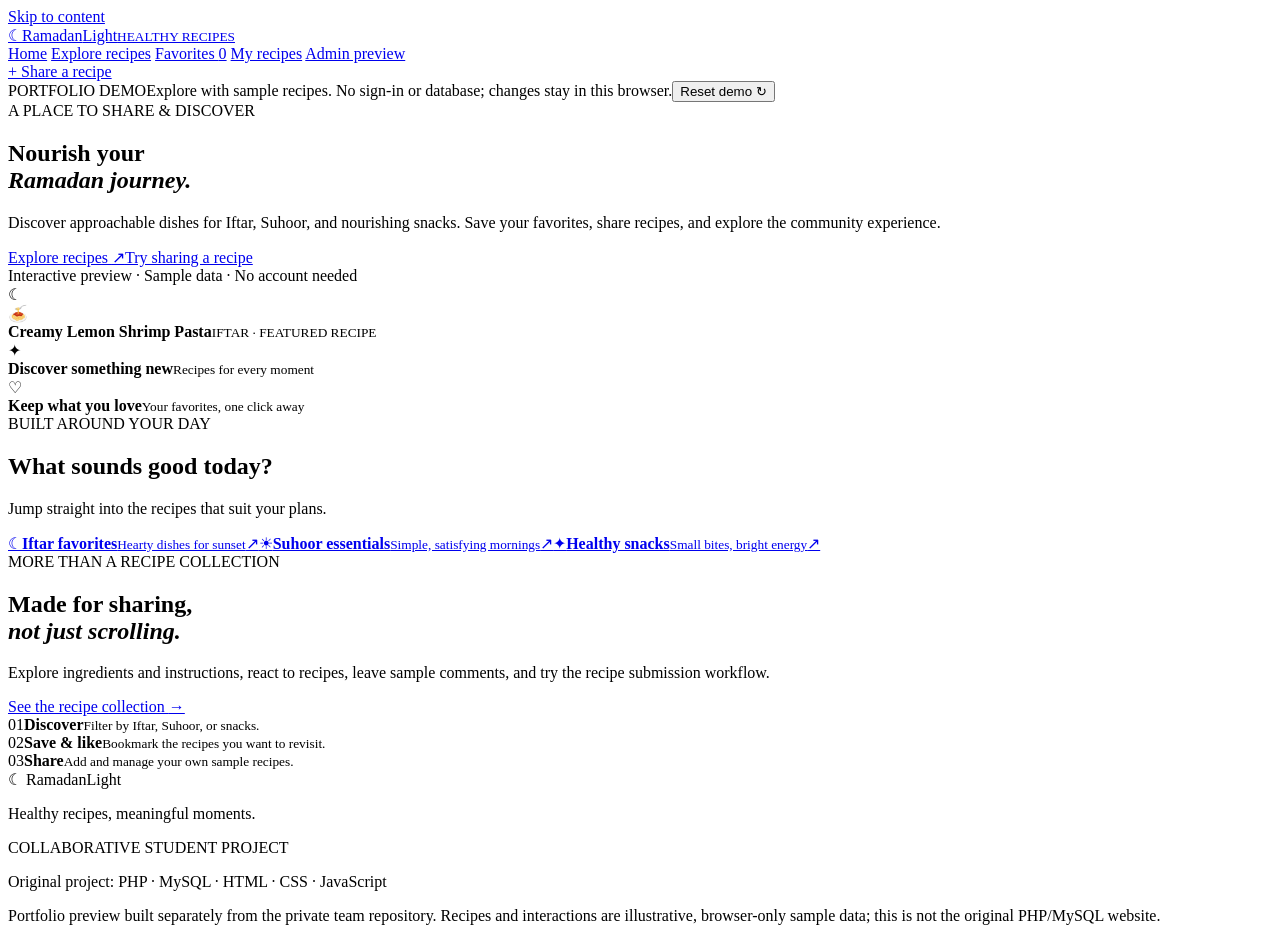
==== index.html @ 17ff3a64 "feat: add Ramadan Light interactive demo page" ====
<!doctype html>
<html lang="en">
<head>
  <meta charset="utf-8">
  <meta name="viewport" content="width=device-width, initial-scale=1">
  <meta name="theme-color" content="#193b32">
  <meta name="description" content="Explore Ramadan Light, a student-built recipe-sharing concept. Interactive, browser-only portfolio demo.">
  <title>Ramadan Light | Interactive Recipe Demo</title>
  <link rel="stylesheet" href="styles.css">
  <script defer src="app.js"></script>
</head>
<body>
  <a class="skip-link" href="#content">Skip to content</a>
  <header class="site-header">
    <div class="shell nav-content">
      <a class="brand" href="#home" aria-label="Ramadan Light home"><span class="brand-icon" aria-hidden="true">☾</span><span>Ramadan<span class="brand-light">Light</span><small>HEALTHY RECIPES</small></span></a>
      <nav class="main-nav" aria-label="Site sections">
        <a href="#home" data-nav="home">Home</a>
        <a href="#recipes" data-nav="recipes">Explore recipes</a>
        <a href="#favorites" data-nav="favorites">Favorites <span class="count" id="fav-counter">0</span></a>
        <a href="#mine" data-nav="mine">My recipes</a>
        <a href="#moderation" data-nav="moderation">Admin preview</a>
      </nav>
      <a class="btn btn-forest nav-action" href="#create">+ Share a recipe</a>
    </div>
  </header>
  <main id="content">
    <div class="shell"><aside class="demo-notice" role="note"><span class="demo-chip">PORTFOLIO DEMO</span><span>Explore with sample recipes. No sign-in or database; changes stay in this browser.</span><button id="reset-demo" type="button">Reset demo ↻</button></aside></div>
    <section class="screen" id="home" aria-labelledby="hero-heading">
      <div class="shell"><div class="hero">
        <div class="hero-copy"><span class="eyebrow">A PLACE TO SHARE & DISCOVER</span><h1 id="hero-heading">Nourish your<br><em>Ramadan journey.</em></h1><p>Discover approachable dishes for Iftar, Suhoor, and nourishing snacks. Save your favorites, share recipes, and explore the community experience.</p><div class="hero-buttons"><a href="#recipes" class="btn btn-forest">Explore recipes <span aria-hidden="true">↗</span></a><a href="#create" class="btn btn-outline">Try sharing a recipe</a></div><div class="hero-trust"><span class="trust-dot"></span> Interactive preview · Sample data · No account needed</div></div>
        <div class="hero-stage" aria-label="Preview of featured Ramadan recipes"><div class="orb orb-one"></div><div class="orb orb-two"></div><div class="floating-crescent" aria-hidden="true">☾</div><div class="hero-plate"><span aria-hidden="true">🍝</span><div><b>Creamy Lemon Shrimp Pasta</b><small>IFTAR · FEATURED RECIPE</small></div></div><div class="floating-card upper"><span>✦</span><div><b>Discover something new</b><small>Recipes for every moment</small></div></div><div class="floating-card lower"><span>♡</span><div><b>Keep what you love</b><small>Your favorites, one click away</small></div></div></div>
      </div>
      <div class="intro-section"><div class="section-heading"><span class="eyebrow">BUILT AROUND YOUR DAY</span><h2>What sounds good today?</h2><p>Jump straight into the recipes that suit your plans.</p></div><div class="category-tiles"><a href="#recipes" data-category-link="Iftar" class="category-tile tile-iftar"><span class="category-symbol">☾</span><span><strong>Iftar favorites</strong><small>Hearty dishes for sunset</small></span><span class="tile-arrow">↗</span></a><a href="#recipes" data-category-link="Suhoor" class="category-tile tile-suhoor"><span class="category-symbol">☀</span><span><strong>Suhoor essentials</strong><small>Simple, satisfying mornings</small></span><span class="tile-arrow">↗</span></a><a href="#recipes" data-category-link="Snacks" class="category-tile tile-snacks"><span class="category-symbol">✦</span><span><strong>Healthy snacks</strong><small>Small bites, bright energy</small></span><span class="tile-arrow">↗</span></a></div></div>
      <div class="home-feature"><div><span class="eyebrow">MORE THAN A RECIPE COLLECTION</span><h2>Made for sharing,<br><em>not just scrolling.</em></h2><p>Explore ingredients and instructions, react to recipes, leave sample comments, and try the recipe submission workflow.</p><a href="#recipes" class="text-link">See the recipe collection <span aria-hidden="true">→</span></a></div><div class="feature-points"><div><span>01</span><strong>Discover</strong><small>Filter by Iftar, Suhoor, or snacks.</small></div><div><span>02</span><strong>Save & like</strong><small>Bookmark the recipes you want to revisit.</small></div><div><span>03</span><strong>Share</strong><small>Add and manage your own sample recipes.</small></div></div></div>
      </div>
    </section>
    <section class="screen" id="recipes" hidden aria-labelledby="recipes-heading"><div class="shell content-section"><div class="page-heading"><span class="eyebrow">EXPLORE THE COLLECTION</span><h1 id="recipes-heading">Find your next favorite.</h1><p>Browse recipe ideas, search by name or ingredient, and filter to suit your plans.</p></div><form class="filters" id="filter-form" role="search"><label>Search recipes<input id="search" type="search" placeholder="Recipe name or ingredient" autocomplete="off"></label><label>Meal category<select id="category"><option value="all">All categories</option><option>Iftar</option><option>Suhoor</option><option>Snacks</option></select></label><label>Sort by<select id="sort"><option value="popular">Most liked</option><option value="az">Name A–Z</option><option value="new">Newest added</option></select></label></form><div class="count-heading"><strong id="results-count">0 recipes</strong><span>Tap a card to see ingredients and instructions</span></div><div class="recipe-grid" id="recipe-results"></div></div></section>
    <section class="screen" id="favorites" hidden aria-labelledby="favorites-heading"><div class="shell content-section"><div class="page-heading"><span class="eyebrow">YOUR SAVED RECIPES</span><h1 id="favorites-heading">Keep the good ones close.</h1><p>Your favorites are private to this browser and can be removed anytime.</p></div><div class="recipe-grid" id="favorites-results"></div></div></section>
    <section class="screen" id="mine" hidden aria-labelledby="mine-heading"><div class="shell content-section"><div class="page-heading"><span class="eyebrow">A LITTLE SOMETHING FROM YOU</span><h1 id="mine-heading">My recipes.</h1><p>View, edit, or delete the sample recipes you've added in this demo.</p></div><div class="recipe-grid" id="my-results"></div><div class="page-action"><a class="btn btn-forest" href="#create">+ Add a recipe</a></div></div></section>
    <section class="screen" id="create" hidden aria-labelledby="create-heading"><div class="shell content-section"><div class="page-heading"><span class="eyebrow">SHARE A LITTLE INSPIRATION</span><h1 id="create-heading">Add a recipe.</h1><p>Try the recipe submission flow. Nothing is uploaded or shared with other visitors.</p></div><form class="recipe-form" id="recipe-form"><div class="form-grid"><label>Recipe name<input name="name" maxlength="75" required placeholder="e.g., Date & yogurt bowl"></label><label>Meal category<select name="category" required><option value="">Select category</option><option>Iftar</option><option>Suhoor</option><option>Snacks</option></select></label><label>Time to prepare (minutes)<input name="minutes" type="number" min="1" max="360" required placeholder="25"></label><label>Visual style<select name="symbol"><option value="🥗">Fresh bowl 🥗</option><option value="🍲">Warm soup 🍲</option><option value="🥙">Sandwich 🥙</option><option value="🍝">Pasta 🍝</option><option value="🍓">Snack 🍓</option></select></label><label class="wide">Short description<textarea name="description" rows="2" maxlength="250" required placeholder="What makes this dish special?"></textarea></label><label class="wide">Ingredients <small>(one per line)</small><textarea name="ingredients" rows="4" maxlength="900" required placeholder="1 cup oats&#10;2 dates&#10;1 cup milk"></textarea></label><label class="wide">Instructions <small>(one step per line)</small><textarea name="steps" rows="4" maxlength="1200" required placeholder="Combine the ingredients&#10;Mix and serve"></textarea></label></div><p class="form-notice">This demonstration does not collect email addresses, passwords, photos, or personal information. Everything remains on this device.</p><div class="form-actions"><button type="submit" class="btn btn-forest" id="submit-recipe">Publish sample recipe</button><a href="#mine" class="btn btn-outline" id="cancel-edit">Cancel</a></div></form></div></section>
    <section class="screen" id="moderation" hidden aria-labelledby="mod-heading"><div class="shell content-section"><div class="page-heading"><span class="eyebrow">ADMIN WORKFLOW PREVIEW</span><h1 id="mod-heading">Community moderation.</h1><p>A simplified, non-authenticated preview of reviewing recipe reports. This is <strong>not</strong> the protected PHP admin dashboard.</p></div><div class="moderation-note">⚑ &nbsp; Report a sample recipe from its details page, then review it here. All flags are local to your browser.</div><div id="moderation-results" class="moderation-list"></div></div></section>
  </main>
  <dialog id="recipe-dialog" aria-label="Recipe details"><button type="button" class="dialog-close" id="dialog-close" aria-label="Close recipe details">×</button><div id="dialog-content"></div></dialog>
  <div class="toast" id="toast" role="status" aria-live="polite"></div>
  <footer><div class="shell footer-layout"><div><div class="footer-logo">☾ Ramadan<span>Light</span></div><p>Healthy recipes, meaningful moments.</p></div><div class="footer-right"><span>COLLABORATIVE STUDENT PROJECT</span><p>Original project: PHP · MySQL · HTML · CSS · JavaScript</p></div></div><div class="shell footer-small">Portfolio preview built separately from the private team repository. Recipes and interactions are illustrative, browser-only sample data; this is not the original PHP/MySQL website.</div></footer>
</body>
</html>
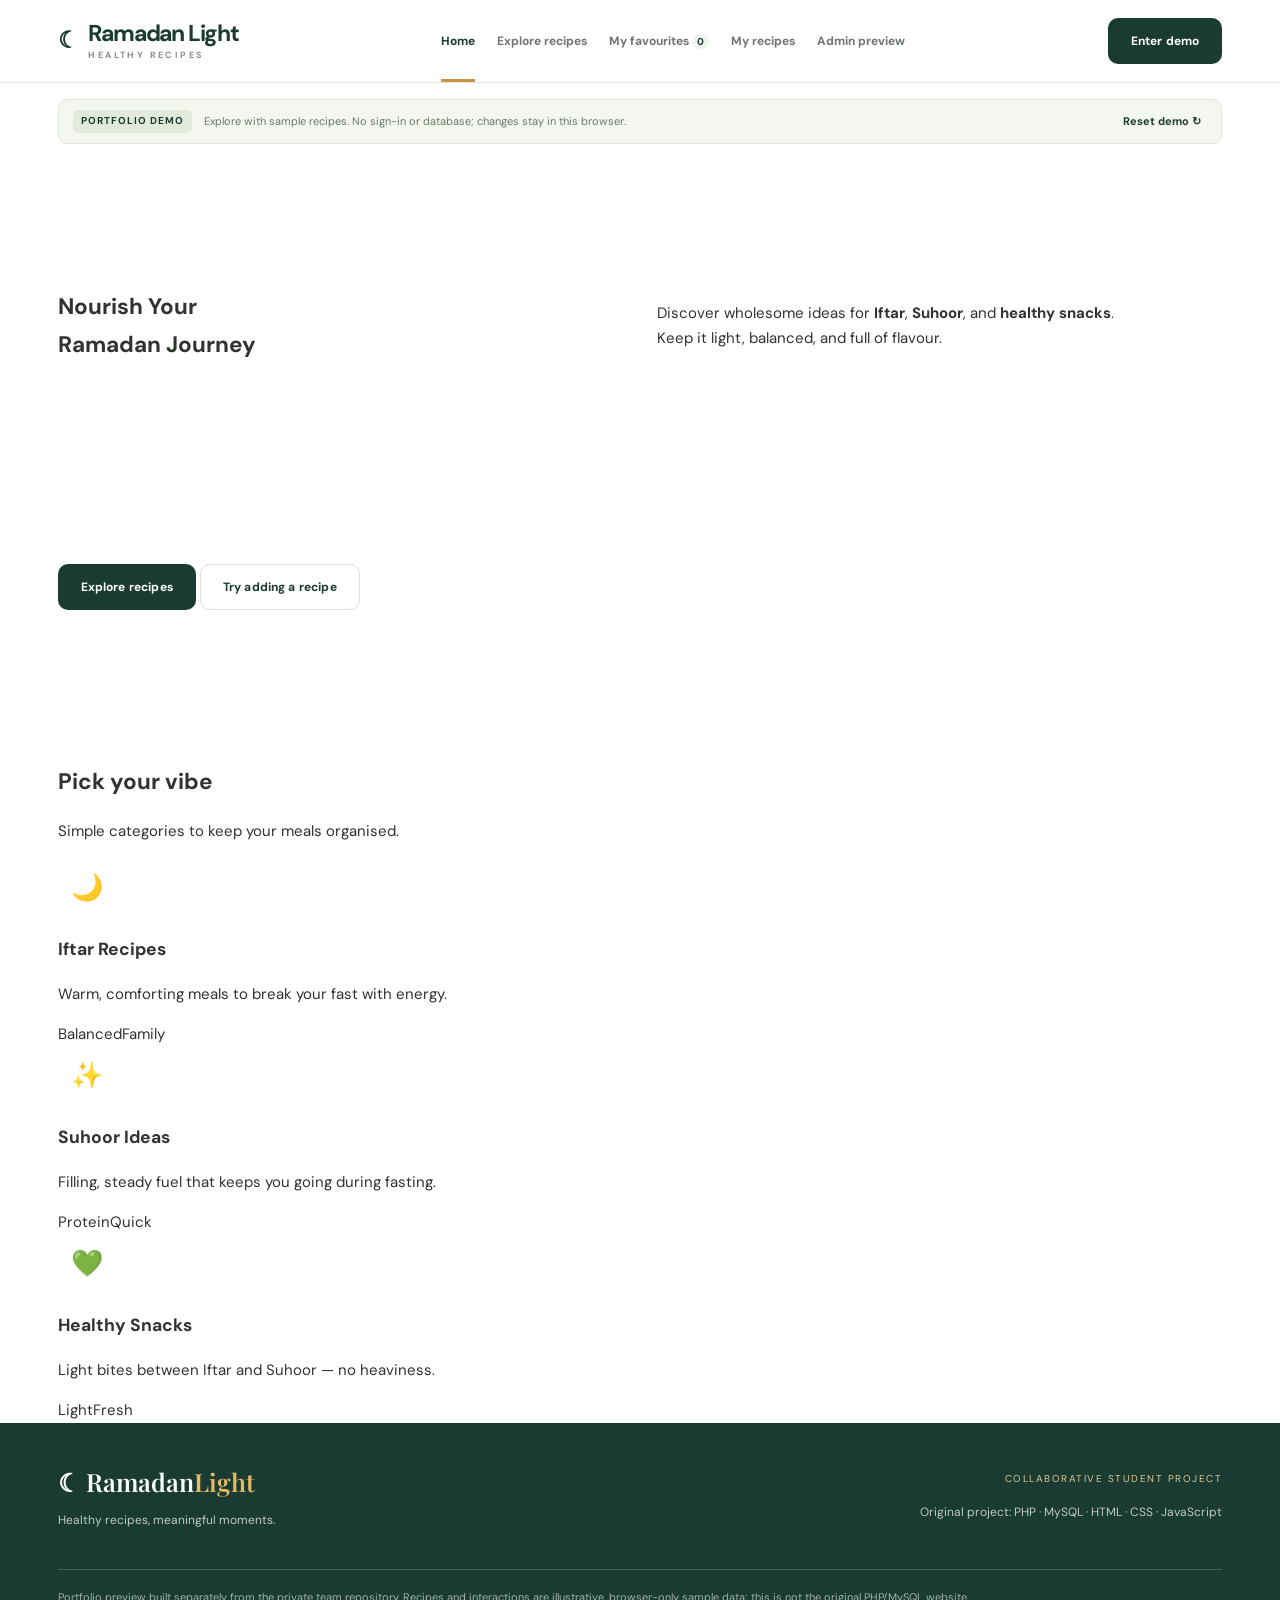
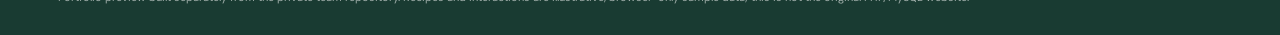
==== commit da5fb008: "style(demo): restore original Ramadan Light landing layout and dashboard structure" ====
--- a/index.html
+++ b/index.html
@@ -3,7 +3,7 @@
 <head>
   <meta charset="utf-8">
   <meta name="viewport" content="width=device-width, initial-scale=1">
-  <meta name="theme-color" content="#193b32">
+  <meta name="theme-color" content="#d9a441">
   <meta name="description" content="Explore Ramadan Light, a student-built recipe-sharing concept. Interactive, browser-only portfolio demo.">
   <title>Ramadan Light | Interactive Recipe Demo</title>
   <link rel="stylesheet" href="styles.css">
@@ -13,29 +13,93 @@
   <a class="skip-link" href="#content">Skip to content</a>
   <header class="site-header">
     <div class="shell nav-content">
-      <a class="brand" href="#home" aria-label="Ramadan Light home"><span class="brand-icon" aria-hidden="true">☾</span><span>Ramadan<span class="brand-light">Light</span><small>HEALTHY RECIPES</small></span></a>
-      <nav class="main-nav" aria-label="Site sections">
+      <a class="brand" href="#home" aria-label="Ramadan Light homepage">
+        <span class="demo-logo-icon" aria-hidden="true">☾</span>
+        <span class="brand-text"><span class="brand-name">Ramadan Light</span><small class="brand-sub">HEALTHY RECIPES</small></span>
+      </a>
+      <nav class="main-nav" aria-label="Demo sections">
         <a href="#home" data-nav="home">Home</a>
         <a href="#recipes" data-nav="recipes">Explore recipes</a>
-        <a href="#favorites" data-nav="favorites">Favorites <span class="count" id="fav-counter">0</span></a>
+        <a href="#favorites" data-nav="favorites">My favourites <span class="count" id="fav-counter">0</span></a>
         <a href="#mine" data-nav="mine">My recipes</a>
         <a href="#moderation" data-nav="moderation">Admin preview</a>
       </nav>
-      <a class="btn btn-forest nav-action" href="#create">+ Share a recipe</a>
+      <a class="btn btn-forest nav-action" href="#recipes">Enter demo</a>
     </div>
   </header>
   <main id="content">
     <div class="shell"><aside class="demo-notice" role="note"><span class="demo-chip">PORTFOLIO DEMO</span><span>Explore with sample recipes. No sign-in or database; changes stay in this browser.</span><button id="reset-demo" type="button">Reset demo ↻</button></aside></div>
-    <section class="screen" id="home" aria-labelledby="hero-heading">
-      <div class="shell"><div class="hero">
-        <div class="hero-copy"><span class="eyebrow">A PLACE TO SHARE & DISCOVER</span><h1 id="hero-heading">Nourish your<br><em>Ramadan journey.</em></h1><p>Discover approachable dishes for Iftar, Suhoor, and nourishing snacks. Save your favorites, share recipes, and explore the community experience.</p><div class="hero-buttons"><a href="#recipes" class="btn btn-forest">Explore recipes <span aria-hidden="true">↗</span></a><a href="#create" class="btn btn-outline">Try sharing a recipe</a></div><div class="hero-trust"><span class="trust-dot"></span> Interactive preview · Sample data · No account needed</div></div>
-        <div class="hero-stage" aria-label="Preview of featured Ramadan recipes"><div class="orb orb-one"></div><div class="orb orb-two"></div><div class="floating-crescent" aria-hidden="true">☾</div><div class="hero-plate"><span aria-hidden="true">🍝</span><div><b>Creamy Lemon Shrimp Pasta</b><small>IFTAR · FEATURED RECIPE</small></div></div><div class="floating-card upper"><span>✦</span><div><b>Discover something new</b><small>Recipes for every moment</small></div></div><div class="floating-card lower"><span>♡</span><div><b>Keep what you love</b><small>Your favorites, one click away</small></div></div></div>
+    <section class="screen original-home" id="home" aria-labelledby="hero-heading">
+      <div class="hero-bg">
+        <div class="shell hero">
+          <h1 class="hero-title" id="hero-heading">Nourish Your<br>Ramadan Journey</h1>
+          <p class="hero-text">Discover wholesome ideas for <b>Iftar</b>, <b>Suhoor</b>, and <b>healthy snacks</b>.<br>Keep it light, balanced, and full of flavour.</p>
+          <div class="hero-actions">
+            <a href="#recipes" class="btn btn-forest">Explore recipes</a>
+            <a href="#create" class="btn btn-outline">Try adding a recipe</a>
+          </div>
+        </div>
       </div>
-      <div class="intro-section"><div class="section-heading"><span class="eyebrow">BUILT AROUND YOUR DAY</span><h2>What sounds good today?</h2><p>Jump straight into the recipes that suit your plans.</p></div><div class="category-tiles"><a href="#recipes" data-category-link="Iftar" class="category-tile tile-iftar"><span class="category-symbol">☾</span><span><strong>Iftar favorites</strong><small>Hearty dishes for sunset</small></span><span class="tile-arrow">↗</span></a><a href="#recipes" data-category-link="Suhoor" class="category-tile tile-suhoor"><span class="category-symbol">☀</span><span><strong>Suhoor essentials</strong><small>Simple, satisfying mornings</small></span><span class="tile-arrow">↗</span></a><a href="#recipes" data-category-link="Snacks" class="category-tile tile-snacks"><span class="category-symbol">✦</span><span><strong>Healthy snacks</strong><small>Small bites, bright energy</small></span><span class="tile-arrow">↗</span></a></div></div>
-      <div class="home-feature"><div><span class="eyebrow">MORE THAN A RECIPE COLLECTION</span><h2>Made for sharing,<br><em>not just scrolling.</em></h2><p>Explore ingredients and instructions, react to recipes, leave sample comments, and try the recipe submission workflow.</p><a href="#recipes" class="text-link">See the recipe collection <span aria-hidden="true">→</span></a></div><div class="feature-points"><div><span>01</span><strong>Discover</strong><small>Filter by Iftar, Suhoor, or snacks.</small></div><div><span>02</span><strong>Save & like</strong><small>Bookmark the recipes you want to revisit.</small></div><div><span>03</span><strong>Share</strong><small>Add and manage your own sample recipes.</small></div></div></div>
+      <div class="shell original-section">
+        <h2 class="section-title">Pick your vibe</h2>
+        <p class="section-sub">Simple categories to keep your meals organised.</p>
+        <div class="original-categories">
+          <a href="#recipes" class="original-category card-iftar" data-category-link="Iftar">
+            <div class="category-symbol">🌙</div><div class="card-body">
+              <h3>Iftar Recipes</h3>
+              <p>Warm, comforting meals to break your fast with energy.</p>
+              <div class="category-tags"><span>Balanced</span><span>Family</span></div>
+            </div>
+          </a>
+          <a href="#recipes" class="original-category card-suhoor" data-category-link="Suhoor">
+            <div class="category-symbol">✨</div><div class="card-body">
+              <h3>Suhoor Ideas</h3>
+              <p>Filling, steady fuel that keeps you going during fasting.</p>
+              <div class="category-tags"><span>Protein</span><span>Quick</span></div>
+            </div>
+          </a>
+          <a href="#recipes" class="original-category card-snacks" data-category-link="Snacks">
+            <div class="category-symbol">💚</div><div class="card-body">
+              <h3>Healthy Snacks</h3>
+              <p>Light bites between Iftar and Suhoor — no heaviness.</p>
+              <div class="category-tags"><span>Light</span><span>Fresh</span></div>
+            </div>
+          </a>
+        </div>
       </div>
     </section>
-    <section class="screen" id="recipes" hidden aria-labelledby="recipes-heading"><div class="shell content-section"><div class="page-heading"><span class="eyebrow">EXPLORE THE COLLECTION</span><h1 id="recipes-heading">Find your next favorite.</h1><p>Browse recipe ideas, search by name or ingredient, and filter to suit your plans.</p></div><form class="filters" id="filter-form" role="search"><label>Search recipes<input id="search" type="search" placeholder="Recipe name or ingredient" autocomplete="off"></label><label>Meal category<select id="category"><option value="all">All categories</option><option>Iftar</option><option>Suhoor</option><option>Snacks</option></select></label><label>Sort by<select id="sort"><option value="popular">Most liked</option><option value="az">Name A–Z</option><option value="new">Newest added</option></select></label></form><div class="count-heading"><strong id="results-count">0 recipes</strong><span>Tap a card to see ingredients and instructions</span></div><div class="recipe-grid" id="recipe-results"></div></div></section>
+    <section class="screen dashboard-page" id="recipes" hidden aria-labelledby="recipes-heading">
+      <div class="shell userContainer">
+        <div class="userTopBar">
+          <div class="userTopLeft"><div class="demo-avatar" aria-hidden="true">☾</div>
+            <div><p class="userSecondary">Welcome back 👋</p><h1 class="userTitleMain">Demo Visitor</h1></div>
+          </div>
+          <div class="userTopRight">
+            <div class="userStatsBox"><span>Recipes</span><strong id="demo-recipes-count">5</strong></div>
+            <div class="userStatsBox"><span>Likes</span><strong id="demo-likes-count">164</strong></div>
+            <a href="#mine" class="btn btn-forest">My recipes</a>
+          </div>
+        </div>
+        <div class="userCard">
+          <h2>Profile</h2>
+          <div class="userInfoPills"><span><small>First name</small><strong>Demo</strong></span><span><small>Last name</small><strong>Visitor</strong></span><span><small>Account</small><strong>Browser-only preview</strong></span></div>
+        </div>
+        <div class="userCard">
+          <div class="userSectionHeader"><div><h2 id="recipes-heading">Explore recipes</h2><p>Pick a category to explore tasty options.</p></div></div>
+          <form class="filters" id="filter-form" role="search">
+            <label>Search recipes<input id="search" type="search" placeholder="Recipe name or ingredient" autocomplete="off"></label>
+            <label>Category<select id="category"><option value="all">All Categories</option><option>Iftar</option><option>Suhoor</option><option>Snacks</option></select></label>
+            <label>Sort by<select id="sort"><option value="popular">Most liked</option><option value="az">Name A–Z</option><option value="new">Newest added</option></select></label>
+          </form>
+          <p class="result-heading" id="results-count"></p>
+          <div class="recipe-grid" id="recipe-results"></div>
+        </div>
+        <div class="userCard">
+          <div class="userSectionHeader"><h2>My favourites</h2><a href="#favorites">View all →</a></div>
+          <p class="userSecondary">Your saved recipes, ready whenever you are.</p>
+        </div>
+      </div>
+    </section>
     <section class="screen" id="favorites" hidden aria-labelledby="favorites-heading"><div class="shell content-section"><div class="page-heading"><span class="eyebrow">YOUR SAVED RECIPES</span><h1 id="favorites-heading">Keep the good ones close.</h1><p>Your favorites are private to this browser and can be removed anytime.</p></div><div class="recipe-grid" id="favorites-results"></div></div></section>
     <section class="screen" id="mine" hidden aria-labelledby="mine-heading"><div class="shell content-section"><div class="page-heading"><span class="eyebrow">A LITTLE SOMETHING FROM YOU</span><h1 id="mine-heading">My recipes.</h1><p>View, edit, or delete the sample recipes you've added in this demo.</p></div><div class="recipe-grid" id="my-results"></div><div class="page-action"><a class="btn btn-forest" href="#create">+ Add a recipe</a></div></div></section>
     <section class="screen" id="create" hidden aria-labelledby="create-heading"><div class="shell content-section"><div class="page-heading"><span class="eyebrow">SHARE A LITTLE INSPIRATION</span><h1 id="create-heading">Add a recipe.</h1><p>Try the recipe submission flow. Nothing is uploaded or shared with other visitors.</p></div><form class="recipe-form" id="recipe-form"><div class="form-grid"><label>Recipe name<input name="name" maxlength="75" required placeholder="e.g., Date & yogurt bowl"></label><label>Meal category<select name="category" required><option value="">Select category</option><option>Iftar</option><option>Suhoor</option><option>Snacks</option></select></label><label>Time to prepare (minutes)<input name="minutes" type="number" min="1" max="360" required placeholder="25"></label><label>Visual style<select name="symbol"><option value="🥗">Fresh bowl 🥗</option><option value="🍲">Warm soup 🍲</option><option value="🥙">Sandwich 🥙</option><option value="🍝">Pasta 🍝</option><option value="🍓">Snack 🍓</option></select></label><label class="wide">Short description<textarea name="description" rows="2" maxlength="250" required placeholder="What makes this dish special?"></textarea></label><label class="wide">Ingredients <small>(one per line)</small><textarea name="ingredients" rows="4" maxlength="900" required placeholder="1 cup oats&#10;2 dates&#10;1 cup milk"></textarea></label><label class="wide">Instructions <small>(one step per line)</small><textarea name="steps" rows="4" maxlength="1200" required placeholder="Combine the ingredients&#10;Mix and serve"></textarea></label></div><p class="form-notice">This demonstration does not collect email addresses, passwords, photos, or personal information. Everything remains on this device.</p><div class="form-actions"><button type="submit" class="btn btn-forest" id="submit-recipe">Publish sample recipe</button><a href="#mine" class="btn btn-outline" id="cancel-edit">Cancel</a></div></form></div></section>
--- a/styles.css
+++ b/styles.css
@@ -0,0 +1,4 @@
+@import url('https://fonts.googleapis.com/css2?family=DM+Sans:wght@400;500;600;700&family=Playfair+Display:ital,wght@0,500;0,600;0,700;1,500;1,600&display=swap');
+:root{--forest:#193b32;--forest2:#274d42;--cream:#fbf7f0;--sand:#efe5d5;--gold:#c79245;--gold2:#e8b963;--ink:#2f342f;--muted:#788078;--line:#e7e6dd;--white:#fff;--shadow:0 24px 60px rgba(40,43,32,.085)}
+*{box-sizing:border-box}html{scroll-behavior:smooth}body{margin:0;background:#fff;color:var(--ink);font:15px/1.68 'DM Sans',Arial,sans-serif}button,input,select,textarea{font:inherit}button{cursor:pointer}a{color:inherit;text-decoration:none}img{max-width:100%}[hidden]{display:none!important}a:focus-visible,button:focus-visible,input:focus-visible,select:focus-visible,textarea:focus-visible{outline:3px solid #d7a964;outline-offset:3px}.skip-link{position:absolute;left:-300px;top:0;background:#fff;padding:12px;z-index:100}.skip-link:focus{left:16px}.shell{width:min(1170px,91%);margin:0 auto}.site-header{position:sticky;top:0;z-index:10;background:rgba(255,255,255,.96);border-bottom:1px solid var(--line);backdrop-filter:blur(12px)}.nav-content{min-height:82px;display:flex;align-items:center;gap:23px;justify-content:space-between}.brand{display:flex;align-items:center;gap:11px;color:var(--forest);font-size:23px;font-weight:700;letter-spacing:-1.2px;line-height:1.1;white-space:nowrap}.brand-light{color:var(--gold)}.brand small{display:block;margin-top:5px;color:#8a8f86;font-size:9px;letter-spacing:2.4px;font-weight:700}.brand-icon{font-family:Georgia,serif;display:grid;place-items:center;color:var(--gold);border:2px solid var(--gold);width:41px;height:41px;border-radius:50%;font-size:33px;padding-bottom:3px}.main-nav{display:flex;gap:22px;align-items:center}.main-nav a{font-size:12px;color:#6e766e;font-weight:700;white-space:nowrap;padding:31px 0 28px;border-bottom:3px solid transparent}.main-nav a:hover,.main-nav a.active{color:var(--forest);border-color:var(--gold)}.count{background:#eff5ef;border-radius:8px;padding:1px 5px;color:var(--forest);font-size:10px}.btn{min-height:45px;display:inline-flex;align-items:center;justify-content:center;gap:14px;border-radius:10px;border:1px solid transparent;font-size:12px;letter-spacing:.15px;font-weight:700;padding:12px 22px;transition:transform .17s,background .17s}.btn:hover{transform:translateY(-2px)}.btn-forest{background:var(--forest);color:#fff}.btn-forest:hover{background:var(--forest2)}.btn-outline{background:#fff;border-color:#dedfd8;color:var(--forest)}.btn-outline:hover{background:var(--cream)}.nav-action{white-space:nowrap}.demo-notice{background:#f4f6f0;border:1px solid #e0e7d8;color:#697a65;margin:16px 0 0;border-radius:9px;display:flex;align-items:center;gap:12px;flex-wrap:wrap;padding:10px 14px;font-size:11px}.demo-chip{color:var(--forest);background:#e2eadb;border-radius:5px;padding:3px 8px;letter-spacing:1px;font-size:10px;font-weight:700}.demo-notice button{margin-left:auto;background:none;border:0;color:var(--forest);font-weight:700;font-size:11px}.eyebrow{display:block;font-size:10px;letter-spacing:2.7px;color:#b48142;font-weight:700}.hero{display:grid;grid-template-columns:1fr 1.01fr;gap:40px;align-items:center;min-height:600px;padding:55px 0 63px}.hero-copy h1,.section-heading h2,.home-feature h2,.page-heading h1{font-family:'Playfair Display',Georgia,serif;font-weight:600;letter-spacing:-1.7px}.hero-copy h1{font-size:clamp(52px,5vw,75px);line-height:1.11;margin:16px 0 22px;color:var(--forest)}.hero-copy h1 em,.home-feature h2 em{color:var(--gold);font-weight:500}.hero-copy>p{max-width:510px;color:var(--muted);font-size:16px;line-height:1.85}.hero-buttons{display:flex;gap:12px;flex-wrap:wrap;margin:26px 0}.hero-trust{font-size:11px;color:#8b9487}.trust-dot{display:inline-block;width:6px;height:6px;border-radius:50%;background:#7bad76;margin-right:6px}.hero-stage{min-height:480px;position:relative;display:grid;place-items:center;overflow:hidden}.orb{position:absolute;border-radius:50%;z-index:0}.orb-one{width:455px;height:455px;background:#f5e9d7;right:3%;top:0}.orb-two{width:315px;height:315px;background:#ebeee0;left:0;bottom:15px}.floating-crescent{position:absolute;font-size:110px;color:#d7b879;right:12%;top:18px;opacity:.65;transform:rotate(25deg)}.hero-plate{position:relative;z-index:1;width:min(345px,78%);aspect-ratio:1/1;background:radial-gradient(circle,#fff 0 43%,#f6f3eb 44% 59%,#fff 60% 70%,#ece9df 71% 72%,#fff 73%);border-radius:50%;box-shadow:0 28px 58px #44503722;display:flex;align-items:center;justify-content:center;flex-direction:column;transform:rotate(-8deg)}.hero-plate>span{font-size:145px;line-height:1.3;filter:drop-shadow(0 12px 16px #68553844)}.hero-plate>div{text-align:center;position:absolute;bottom:47px;background:#ffffffe0;border-radius:12px;padding:9px 13px;box-shadow:0 6px 15px #ddd8c855}.hero-plate b{font-size:13px;display:block;color:var(--forest)}.hero-plate small{color:var(--gold);font-size:9px;letter-spacing:1px}.floating-card{position:absolute;display:flex;align-items:center;gap:11px;z-index:2;background:#fff;padding:14px 17px;border:1px solid #ece6d8;border-radius:13px;box-shadow:var(--shadow);max-width:240px}.floating-card>span{color:var(--gold);font-size:24px}.floating-card b{color:var(--forest);font-size:11px;display:block}.floating-card small{font-size:10px;color:var(--muted)}.floating-card.upper{top:65px;left:0;transform:rotate(-5deg)}.floating-card.lower{bottom:50px;right:0;transform:rotate(4deg)}.section-heading{text-align:center;padding-top:12px}.section-heading h2{font-size:43px;color:var(--forest);margin:10px 0 5px}.section-heading p{color:var(--muted);margin:0}.category-tiles{display:grid;grid-template-columns:repeat(3,1fr);gap:18px;margin:32px 0 93px}.category-tile{min-height:146px;padding:25px 23px;display:flex;align-items:center;gap:18px;background:#f9f2e8;border:1px solid #efe6d8;border-radius:15px;transition:transform .2s,box-shadow .2s}.category-tile:hover{transform:translateY(-4px);box-shadow:var(--shadow)}.tile-suhoor{background:#eaf1e9;border-color:#dfeadf}.tile-snacks{background:#f7eded;border-color:#f0e2e2}.category-symbol{background:#fff9;border-radius:50%;width:58px;height:58px;display:grid;place-items:center;font-size:26px;color:var(--gold)}.category-tile strong{display:block;color:var(--forest);font-size:16px}.category-tile small{color:var(--muted);font-size:11px}.tile-arrow{color:var(--gold);font-size:20px;margin-left:auto}.home-feature{display:grid;grid-template-columns:1.1fr 1fr;gap:75px;padding:68px 0 85px;border-top:1px solid var(--line)}.home-feature h2{font-size:48px;color:var(--forest);line-height:1.22;margin:12px 0}.home-feature p{color:var(--muted);max-width:480px}.text-link{font-weight:700;color:var(--forest);border-bottom:1px solid var(--gold);padding-bottom:5px;display:inline-block;margin-top:12px}.feature-points{display:grid;gap:20px;align-content:center}.feature-points>div{display:grid;grid-template-columns:45px 1fr;column-gap:16px;padding:17px 0;border-bottom:1px solid var(--line)}.feature-points>div>span{font:600 25px 'Playfair Display',serif;color:var(--gold);grid-row:span 2}.feature-points strong{color:var(--forest)}.feature-points small{color:var(--muted)}.content-section{min-height:590px;padding:62px 0 100px}.page-heading h1{font-size:53px;color:var(--forest);margin:11px 0 4px}.page-heading p{color:var(--muted);max-width:700px;margin:0 0 29px}.filters{display:grid;grid-template-columns:2fr 1fr 1fr;gap:15px;padding:18px;background:#fbfaf7;border:1px solid var(--line);border-radius:15px;margin:28px 0 18px}.filters label,.form-grid label{display:flex;flex-direction:column;gap:6px;color:var(--forest);font-size:12px;font-weight:700}.form-grid label small{font-weight:400;color:var(--muted)}input,select,textarea{width:100%;background:#fff;border:1px solid #dce1d8;border-radius:9px;color:var(--ink);padding:12px;font-size:13px;outline:none}input:focus,select:focus,textarea:focus{border-color:var(--gold);box-shadow:0 0 0 3px #c7924522}.count-heading{display:flex;justify-content:space-between;gap:10px;flex-wrap:wrap;color:var(--muted);font-size:11px;margin:18px 0}.count-heading strong{color:var(--forest);font-size:13px}.recipe-grid{display:grid;grid-template-columns:repeat(3,minmax(0,1fr));gap:21px}.recipe-card{border:1px solid var(--line);border-radius:16px;overflow:hidden;background:#fff;display:flex;flex-direction:column;transition:transform .2s,box-shadow .2s}.recipe-card:hover{transform:translateY(-4px);box-shadow:var(--shadow)}.dish-art{min-height:203px;display:grid;place-items:center;position:relative;overflow:hidden}.dish-art>span{font-size:94px;line-height:1;filter:drop-shadow(0 12px 9px #59402d22);z-index:1}.dish-art:before{content:'';position:absolute;width:170px;height:170px;border-radius:50%;background:#ffffffb0;border:9px solid #ffffff70;box-shadow:0 5px 20px #7a6a5340}.dish-art.iftar{background:linear-gradient(135deg,#f7e7d0,#edcfaa)}.dish-art.suhoor{background:linear-gradient(135deg,#e5ecdc,#c5d9bf)}.dish-art.snacks{background:linear-gradient(135deg,#f5e4dc,#e5bdbe)}.dish-art .art-label{position:absolute;left:14px;top:13px;background:#fffdf1e8;color:#8d713d;z-index:2;padding:4px 10px;border-radius:30px;letter-spacing:1px;font-size:9px;font-weight:700}.recipe-card-body{padding:20px;display:flex;flex-direction:column;flex:1}.recipe-card-top{display:flex;justify-content:space-between;gap:7px;align-items:center}.recipe-card-top>span{font-size:10px;letter-spacing:1px;color:#ad833f;font-weight:700}.recipe-card h3{margin:10px 0;font:600 23px/1.25 'Playfair Display',Georgia,serif;color:var(--forest)}.recipe-card p{font-size:12px;line-height:1.65;color:var(--muted);flex:1;margin:2px 0 17px}.recipe-stats{display:flex;justify-content:space-between;border-top:1px solid var(--line);padding-top:13px;color:var(--muted);font-size:11px}.recipe-actions{display:flex;gap:9px;flex-wrap:wrap;margin-top:17px}.recipe-actions button{flex:1;font-size:11px;padding:9px 10px;min-height:38px}.recipe-actions .danger{border-color:#e9d0c9;color:#9c4945;background:#fff}.empty{grid-column:1/-1;background:#faf8f2;border:1px dashed #e3ddca;padding:51px 20px;border-radius:13px;text-align:center;color:var(--muted)}.empty h3{font:600 26px 'Playfair Display',serif;color:var(--forest);margin:0}.empty a{display:inline-block;color:var(--forest);font-weight:700;margin-top:12px;text-decoration:underline}.page-action{margin-top:25px}.recipe-form{max-width:840px;border:1px solid var(--line);padding:33px;border-radius:16px}.form-grid{display:grid;grid-template-columns:repeat(2,1fr);gap:19px}.wide{grid-column:1/-1}.form-notice{font-size:12px;color:#637866;background:#eef4eb;border-radius:10px;padding:14px;margin:21px 0}.form-actions{display:flex;gap:11px;flex-wrap:wrap}dialog{width:min(770px,93vw);max-height:88vh;overflow:auto;border:1px solid var(--line);border-radius:17px;padding:0;box-shadow:0 45px 110px #1e272050}dialog::backdrop{background:#142a24a3}.dialog-close{position:sticky;float:right;top:13px;margin-right:13px;background:#fff;border:0;border-radius:50%;width:35px;height:35px;font-size:22px;color:var(--forest);z-index:3;box-shadow:0 3px 10px #0002}.dialog-head{padding:32px 33px;background:#faf4ea}.dialog-head h2{font:600 35px 'Playfair Display',serif;color:var(--forest);margin:5px 0}.dialog-head p{margin:0;color:var(--muted);font-size:13px}.dialog-art{font-size:74px;line-height:1.2}.dialog-content{padding:27px 33px}.detail-columns{display:grid;grid-template-columns:1fr 1.2fr;gap:27px}.detail-columns h3,.dialog-comments h3{color:var(--forest);font:600 23px 'Playfair Display',serif}.detail-columns ul,.detail-columns ol{padding-left:22px;font-size:13px;color:#647265}.detail-columns li{margin-bottom:9px}.dialog-controls{display:flex;gap:9px;flex-wrap:wrap;margin:21px 0}.dialog-controls button{font-size:11px}.dialog-comments{border-top:1px solid var(--line);margin-top:23px;padding-top:17px}.comment{background:#faf9f5;border-radius:9px;padding:10px 13px;margin:8px 0;font-size:12px;color:#566555}.comment b{color:var(--forest)}.comment-form{display:flex;gap:9px;margin-top:12px}.comment-form input{flex:1}.moderation-note{padding:15px 18px;color:#6d6248;background:#fff7e9;border-radius:10px;font-size:13px;margin:20px 0}.moderation-list{display:grid;gap:12px}.moderation-row{border:1px solid var(--line);border-radius:13px;padding:18px;display:flex;justify-content:space-between;gap:15px;align-items:center}.moderation-row h3{margin:0;color:var(--forest)}.moderation-row p{color:var(--muted);margin:4px 0;font-size:12px}.moderation-row button{white-space:nowrap}.toast{position:fixed;z-index:40;bottom:22px;left:50%;transform:translateX(-50%);background:var(--forest);color:white;border-radius:9px;padding:10px 17px;font-size:12px;box-shadow:0 10px 30px #0003}.toast:empty{display:none}footer{background:#193b32;color:#ffffffba;padding:42px 0 28px}.footer-layout{display:flex;justify-content:space-between;gap:20px;align-items:start}.footer-logo{font:600 25px 'Playfair Display',serif;color:#fff}.footer-logo span{color:var(--gold2)}.footer-layout p{font-size:12px}.footer-right{text-align:right}.footer-right span{color:#dfc68f;font-size:10px;letter-spacing:1.5px}.footer-small{border-top:1px solid #ffffff30;margin-top:27px;padding-top:18px;font-size:11px;color:#fff9}
+@media(max-width:1080px){.nav-content{flex-wrap:wrap;padding:13px 0}.main-nav{order:3;width:100%;justify-content:center}.main-nav a{padding:9px 0}.hero{gap:10px}.recipe-grid{grid-template-columns:repeat(2,minmax(0,1fr))}}@media(max-width:720px){.shell{width:92%}.nav-content{gap:10px}.nav-action{margin-left:auto}.main-nav{justify-content:space-between;gap:8px;overflow-x:auto}.main-nav a{font-size:11px}.hero{grid-template-columns:1fr;padding:50px 0 45px}.hero-stage{min-height:390px}.hero-copy h1{font-size:52px}.category-tiles,.recipe-grid,.home-feature,.detail-columns,.form-grid,.filters{grid-template-columns:1fr}.category-tiles{margin-bottom:45px}.home-feature{gap:15px;padding:50px 0}.wide{grid-column:auto}.recipe-form{padding:21px}.page-heading h1{font-size:43px}.content-section{padding:47px 0}.footer-layout{flex-direction:column}.footer-right{text-align:left}}
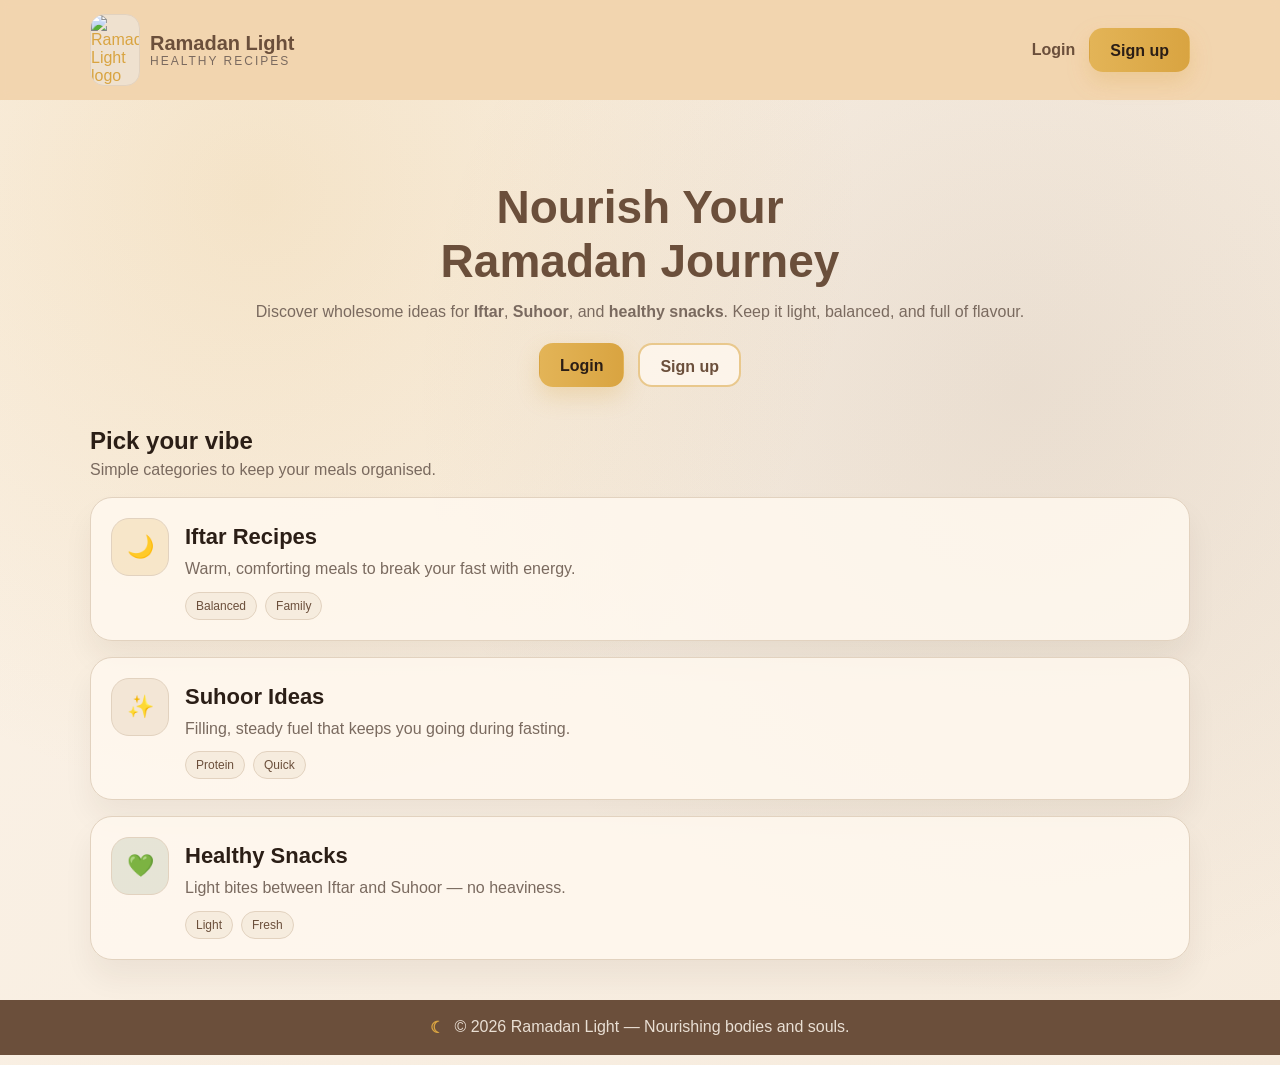
==== commit 006ffa3e: "Rebuild demo pages to match the original Ramadan Light design" ====
--- a/index.html
+++ b/index.html
@@ -1,112 +1,98 @@
-<!doctype html>
+<!DOCTYPE html>
 <html lang="en">
 <head>
-  <meta charset="utf-8">
-  <meta name="viewport" content="width=device-width, initial-scale=1">
-  <meta name="theme-color" content="#d9a441">
-  <meta name="description" content="Explore Ramadan Light, a student-built recipe-sharing concept. Interactive, browser-only portfolio demo.">
-  <title>Ramadan Light | Interactive Recipe Demo</title>
-  <link rel="stylesheet" href="styles.css">
-  <script defer src="app.js"></script>
+  <meta charset="UTF-8" />
+  <meta name="viewport" content="width=device-width, initial-scale=1.0" />
+  <title>Ramadan Light | Home</title>
+  <link rel="stylesheet" href="css.css" />
+  <link rel="stylesheet" href="demo.css" />
 </head>
 <body>
-  <a class="skip-link" href="#content">Skip to content</a>
-  <header class="site-header">
-    <div class="shell nav-content">
-      <a class="brand" href="#home" aria-label="Ramadan Light homepage">
-        <span class="demo-logo-icon" aria-hidden="true">☾</span>
-        <span class="brand-text"><span class="brand-name">Ramadan Light</span><small class="brand-sub">HEALTHY RECIPES</small></span>
+
+  <div class="navbar">
+    <div class="wrap nav-row">
+      <a class="brand" href="index.html">
+        <img src="images/log.png" alt="Ramadan Light logo" class="brand-logo">
+        <div class="brand-text">
+          <div class="brand-name">Ramadan Light</div>
+          <div class="brand-sub">HEALTHY RECIPES</div>
+        </div>
       </a>
-      <nav class="main-nav" aria-label="Demo sections">
-        <a href="#home" data-nav="home">Home</a>
-        <a href="#recipes" data-nav="recipes">Explore recipes</a>
-        <a href="#favorites" data-nav="favorites">My favourites <span class="count" id="fav-counter">0</span></a>
-        <a href="#mine" data-nav="mine">My recipes</a>
-        <a href="#moderation" data-nav="moderation">Admin preview</a>
-      </nav>
-      <a class="btn btn-forest nav-action" href="#recipes">Enter demo</a>
+
+      <div class="nav-links">
+        <a class="link" href="login.html">Login</a>
+        <a class="btn btn-primary" href="signup.html">Sign up</a>
+      </div>
     </div>
-  </header>
-  <main id="content">
-    <div class="shell"><aside class="demo-notice" role="note"><span class="demo-chip">PORTFOLIO DEMO</span><span>Explore with sample recipes. No sign-in or database; changes stay in this browser.</span><button id="reset-demo" type="button">Reset demo ↻</button></aside></div>
-    <section class="screen original-home" id="home" aria-labelledby="hero-heading">
-      <div class="hero-bg">
-        <div class="shell hero">
-          <h1 class="hero-title" id="hero-heading">Nourish Your<br>Ramadan Journey</h1>
-          <p class="hero-text">Discover wholesome ideas for <b>Iftar</b>, <b>Suhoor</b>, and <b>healthy snacks</b>.<br>Keep it light, balanced, and full of flavour.</p>
-          <div class="hero-actions">
-            <a href="#recipes" class="btn btn-forest">Explore recipes</a>
-            <a href="#create" class="btn btn-outline">Try adding a recipe</a>
+  </div>
+
+  <div class="hero-bg">
+    <div class="wrap hero">
+      <div class="hero-top">
+       
+      <h1 class="hero-title">Nourish Your<br>Ramadan Journey</h1>
+
+      <p class="hero-text">
+        Discover wholesome ideas for <b>Iftar</b>, <b>Suhoor</b>, and <b>healthy snacks</b>.
+        Keep it light, balanced, and full of flavour.
+      </p>
+
+      <div class="hero-actions">
+        <a class="btn btn-primary" href="login.html">Login</a>
+        <a class="btn btn-outline" href="signup.html">Sign up</a>
+      </div>
+    </div>
+  </div>
+
+  <div class="wrap section">
+    <h2 class="section-title">Pick your vibe</h2>
+    <p class="section-sub">Simple categories to keep your meals organised.</p>
+
+    <div class="cards">
+      <div class="card card-iftar">
+        <div class="card-icon">🌙</div>
+        <div class="card-body">
+          <h3>Iftar Recipes</h3>
+          <p>Warm, comforting meals to break your fast with energy.</p>
+          <div class="tags">
+            <span class="tag">Balanced</span>
+            <span class="tag">Family</span>
           </div>
         </div>
       </div>
-      <div class="shell original-section">
-        <h2 class="section-title">Pick your vibe</h2>
-        <p class="section-sub">Simple categories to keep your meals organised.</p>
-        <div class="original-categories">
-          <a href="#recipes" class="original-category card-iftar" data-category-link="Iftar">
-            <div class="category-symbol">🌙</div><div class="card-body">
-              <h3>Iftar Recipes</h3>
-              <p>Warm, comforting meals to break your fast with energy.</p>
-              <div class="category-tags"><span>Balanced</span><span>Family</span></div>
-            </div>
-          </a>
-          <a href="#recipes" class="original-category card-suhoor" data-category-link="Suhoor">
-            <div class="category-symbol">✨</div><div class="card-body">
-              <h3>Suhoor Ideas</h3>
-              <p>Filling, steady fuel that keeps you going during fasting.</p>
-              <div class="category-tags"><span>Protein</span><span>Quick</span></div>
-            </div>
-          </a>
-          <a href="#recipes" class="original-category card-snacks" data-category-link="Snacks">
-            <div class="category-symbol">💚</div><div class="card-body">
-              <h3>Healthy Snacks</h3>
-              <p>Light bites between Iftar and Suhoor — no heaviness.</p>
-              <div class="category-tags"><span>Light</span><span>Fresh</span></div>
-            </div>
-          </a>
+
+      <div class="card card-suhoor">
+        <div class="card-icon">✨</div>
+        <div class="card-body">
+          <h3>Suhoor Ideas</h3>
+          <p>Filling, steady fuel that keeps you going during fasting.</p>
+          <div class="tags">
+            <span class="tag">Protein</span>
+            <span class="tag">Quick</span>
+          </div>
         </div>
       </div>
-    </section>
-    <section class="screen dashboard-page" id="recipes" hidden aria-labelledby="recipes-heading">
-      <div class="shell userContainer">
-        <div class="userTopBar">
-          <div class="userTopLeft"><div class="demo-avatar" aria-hidden="true">☾</div>
-            <div><p class="userSecondary">Welcome back 👋</p><h1 class="userTitleMain">Demo Visitor</h1></div>
-          </div>
-          <div class="userTopRight">
-            <div class="userStatsBox"><span>Recipes</span><strong id="demo-recipes-count">5</strong></div>
-            <div class="userStatsBox"><span>Likes</span><strong id="demo-likes-count">164</strong></div>
-            <a href="#mine" class="btn btn-forest">My recipes</a>
+
+      <div class="card card-snacks">
+        <div class="card-icon">💚</div>
+        <div class="card-body">
+          <h3>Healthy Snacks</h3>
+          <p>Light bites between Iftar and Suhoor — no heaviness.</p>
+          <div class="tags">
+            <span class="tag">Light</span>
+            <span class="tag">Fresh</span>
           </div>
         </div>
-        <div class="userCard">
-          <h2>Profile</h2>
-          <div class="userInfoPills"><span><small>First name</small><strong>Demo</strong></span><span><small>Last name</small><strong>Visitor</strong></span><span><small>Account</small><strong>Browser-only preview</strong></span></div>
-        </div>
-        <div class="userCard">
-          <div class="userSectionHeader"><div><h2 id="recipes-heading">Explore recipes</h2><p>Pick a category to explore tasty options.</p></div></div>
-          <form class="filters" id="filter-form" role="search">
-            <label>Search recipes<input id="search" type="search" placeholder="Recipe name or ingredient" autocomplete="off"></label>
-            <label>Category<select id="category"><option value="all">All Categories</option><option>Iftar</option><option>Suhoor</option><option>Snacks</option></select></label>
-            <label>Sort by<select id="sort"><option value="popular">Most liked</option><option value="az">Name A–Z</option><option value="new">Newest added</option></select></label>
-          </form>
-          <p class="result-heading" id="results-count"></p>
-          <div class="recipe-grid" id="recipe-results"></div>
-        </div>
-        <div class="userCard">
-          <div class="userSectionHeader"><h2>My favourites</h2><a href="#favorites">View all →</a></div>
-          <p class="userSecondary">Your saved recipes, ready whenever you are.</p>
-        </div>
       </div>
-    </section>
-    <section class="screen" id="favorites" hidden aria-labelledby="favorites-heading"><div class="shell content-section"><div class="page-heading"><span class="eyebrow">YOUR SAVED RECIPES</span><h1 id="favorites-heading">Keep the good ones close.</h1><p>Your favorites are private to this browser and can be removed anytime.</p></div><div class="recipe-grid" id="favorites-results"></div></div></section>
-    <section class="screen" id="mine" hidden aria-labelledby="mine-heading"><div class="shell content-section"><div class="page-heading"><span class="eyebrow">A LITTLE SOMETHING FROM YOU</span><h1 id="mine-heading">My recipes.</h1><p>View, edit, or delete the sample recipes you've added in this demo.</p></div><div class="recipe-grid" id="my-results"></div><div class="page-action"><a class="btn btn-forest" href="#create">+ Add a recipe</a></div></div></section>
-    <section class="screen" id="create" hidden aria-labelledby="create-heading"><div class="shell content-section"><div class="page-heading"><span class="eyebrow">SHARE A LITTLE INSPIRATION</span><h1 id="create-heading">Add a recipe.</h1><p>Try the recipe submission flow. Nothing is uploaded or shared with other visitors.</p></div><form class="recipe-form" id="recipe-form"><div class="form-grid"><label>Recipe name<input name="name" maxlength="75" required placeholder="e.g., Date & yogurt bowl"></label><label>Meal category<select name="category" required><option value="">Select category</option><option>Iftar</option><option>Suhoor</option><option>Snacks</option></select></label><label>Time to prepare (minutes)<input name="minutes" type="number" min="1" max="360" required placeholder="25"></label><label>Visual style<select name="symbol"><option value="🥗">Fresh bowl 🥗</option><option value="🍲">Warm soup 🍲</option><option value="🥙">Sandwich 🥙</option><option value="🍝">Pasta 🍝</option><option value="🍓">Snack 🍓</option></select></label><label class="wide">Short description<textarea name="description" rows="2" maxlength="250" required placeholder="What makes this dish special?"></textarea></label><label class="wide">Ingredients <small>(one per line)</small><textarea name="ingredients" rows="4" maxlength="900" required placeholder="1 cup oats&#10;2 dates&#10;1 cup milk"></textarea></label><label class="wide">Instructions <small>(one step per line)</small><textarea name="steps" rows="4" maxlength="1200" required placeholder="Combine the ingredients&#10;Mix and serve"></textarea></label></div><p class="form-notice">This demonstration does not collect email addresses, passwords, photos, or personal information. Everything remains on this device.</p><div class="form-actions"><button type="submit" class="btn btn-forest" id="submit-recipe">Publish sample recipe</button><a href="#mine" class="btn btn-outline" id="cancel-edit">Cancel</a></div></form></div></section>
-    <section class="screen" id="moderation" hidden aria-labelledby="mod-heading"><div class="shell content-section"><div class="page-heading"><span class="eyebrow">ADMIN WORKFLOW PREVIEW</span><h1 id="mod-heading">Community moderation.</h1><p>A simplified, non-authenticated preview of reviewing recipe reports. This is <strong>not</strong> the protected PHP admin dashboard.</p></div><div class="moderation-note">⚑ &nbsp; Report a sample recipe from its details page, then review it here. All flags are local to your browser.</div><div id="moderation-results" class="moderation-list"></div></div></section>
-  </main>
-  <dialog id="recipe-dialog" aria-label="Recipe details"><button type="button" class="dialog-close" id="dialog-close" aria-label="Close recipe details">×</button><div id="dialog-content"></div></dialog>
-  <div class="toast" id="toast" role="status" aria-live="polite"></div>
-  <footer><div class="shell footer-layout"><div><div class="footer-logo">☾ Ramadan<span>Light</span></div><p>Healthy recipes, meaningful moments.</p></div><div class="footer-right"><span>COLLABORATIVE STUDENT PROJECT</span><p>Original project: PHP · MySQL · HTML · CSS · JavaScript</p></div></div><div class="shell footer-small">Portfolio preview built separately from the private team repository. Recipes and interactions are illustrative, browser-only sample data; this is not the original PHP/MySQL website.</div></footer>
+    </div>
+  </div>
+
+  <div class="footer">
+    <div class="wrap footer-row">
+      <div class="footer-mark">☾</div>
+      <div>© 2026 Ramadan Light — Nourishing bodies and souls.</div>
+    </div>
+  </div>
+
 </body>
-</html>
+</html>
--- a/css.css
+++ b/css.css
@@ -0,0 +1,1538 @@
+/* ===========================
+  Latifah 
+  =========================== */
+
+:root {
+  --primary: #d9a441;
+  --primary2: #e3b457;
+  --primaryHover: #b8832c;
+
+  --brown: #6b4f3b;
+  --brown2: #4b3326;
+
+  --bg: #f6ebdd;
+  --surface: #fff8ef;
+  --alt: #efe1cf;
+
+  --text: #2b1e16;
+  --muted: #7a6a5f;
+  --border: #e2d2bf;
+}
+
+* {
+  box-sizing: border-box;
+}
+
+body {
+  margin: 0;
+  font-family: Arial, sans-serif;
+  background: var(--bg);
+  color: var(--text);
+}
+
+.wrap {
+  width: 1100px;
+  max-width: calc(100% - 48px);
+  margin: 0 auto;
+}
+
+.navbar {
+  padding: 14px 0;
+  background: rgba(240, 199, 145, 0.6);
+  backdrop-filter: blur(4px);
+}
+
+.nav-row {
+  display: flex;
+  align-items: center;
+  justify-content: space-between;
+  gap: 14px;
+}
+
+.brand {
+  display: flex;
+  align-items: center;
+  gap: 12px;
+  text-decoration: none;
+}
+
+.brand-logo {
+  width: 70px;
+  height: 70px;
+  border-radius: 14px;
+  object-fit: cover;
+  border: 1px solid var(--border);
+  background: var(--alt);
+}
+
+.brand-name {
+  font-weight: bold;
+  font-size: 20px;
+  color: var(--brown);
+  line-height: 1.1;
+}
+
+.brand-sub {
+  font-size: 12px;
+  letter-spacing: 2px;
+  color: var(--muted);
+}
+
+.nav-links {
+  display: flex;
+  align-items: center;
+  gap: 14px;
+}
+
+.link {
+  color: var(--brown);
+  text-decoration: none;
+  font-weight: bold;
+}
+
+.link:hover {
+  color: var(--brown2);
+}
+
+.btn {
+  display: inline-block;
+  height: 44px;
+  line-height: 44px;
+  padding: 0 20px;
+  border-radius: 14px;
+  border: 1px solid transparent;
+  text-decoration: none;
+  font-weight: bold;
+  cursor: pointer;
+  text-align: center;
+  transition: 0.15s;
+}
+
+.btn-primary {
+  color: var(--text);
+  background: linear-gradient(90deg, var(--primary2), var(--primary));
+  box-shadow: 0 10px 22px rgba(217, 164, 65, 0.25);
+}
+
+.btn-primary:hover {
+  background: linear-gradient(90deg, var(--primary), var(--primaryHover));
+  transform: translateY(-1px);
+}
+
+.btn-outline {
+  color: var(--brown);
+  background: rgba(255, 248, 239, 0.8);
+  border: 2px solid rgba(217, 164, 65, 0.55);
+}
+
+.btn-outline:hover {
+  background: rgba(239, 225, 207, 0.55);
+  border-color: rgba(217, 164, 65, 0.9);
+  transform: translateY(-1px);
+}
+
+.full {
+  width: 100%;
+  margin-top: 10px;
+}
+
+.hero-bg {
+  padding: 28px 0 10px;
+  background:
+    radial-gradient(
+      circle at 20% 10%,
+      rgba(217, 164, 65, 0.18),
+      transparent 45%
+    ),
+    radial-gradient(circle at 80% 30%, rgba(107, 79, 59, 0.1), transparent 50%),
+    linear-gradient(135deg, rgba(255, 248, 239, 0.55), rgba(246, 235, 221, 1));
+}
+
+.hero {
+  text-align: center;
+  padding: 34px 0 22px;
+}
+
+.pill {
+  display: inline-block;
+  padding: 8px 12px;
+  border-radius: 999px;
+  background: rgba(255, 248, 239, 0.8);
+  border: 1px solid var(--border);
+  color: var(--brown);
+  font-size: 13px;
+}
+
+.hero-title {
+  margin: 18px 0 10px;
+  font-size: 46px;
+  color: var(--brown);
+}
+
+.hero-text {
+  margin: 0 auto 18px;
+  max-width: 780px;
+  color: var(--muted);
+  line-height: 1.7;
+  font-size: 16px;
+}
+
+.hero-actions {
+  display: flex;
+  gap: 14px;
+  justify-content: center;
+  flex-wrap: wrap;
+}
+
+/* Section & cards */
+.section {
+  padding: 18px 0 40px;
+}
+
+.section-title {
+  margin: 0 0 6px;
+  font-size: 24px;
+  color: var(--text);
+}
+
+.section-sub {
+  margin: 0 0 18px;
+  color: var(--muted);
+}
+
+.cards {
+  display: grid;
+  gap: 16px;
+}
+
+.card {
+  display: flex;
+  gap: 16px;
+  padding: 20px;
+  border-radius: 22px;
+  border: 1px solid var(--border);
+  background: rgba(255, 248, 239, 0.85);
+  box-shadow: 0 18px 30px rgba(43, 30, 22, 0.06);
+}
+
+.card:hover {
+  transform: translateY(-2px);
+  transition: 0.15s;
+}
+
+.card-icon {
+  width: 58px;
+  height: 58px;
+  border-radius: 18px;
+  display: flex;
+  align-items: center;
+  justify-content: center;
+  font-size: 22px;
+  border: 1px solid var(--border);
+}
+
+.card-iftar .card-icon {
+  background: rgba(217, 164, 65, 0.2);
+}
+.card-suhoor .card-icon {
+  background: rgba(239, 225, 207, 0.75);
+}
+.card-snacks .card-icon {
+  background: rgba(85, 122, 70, 0.14);
+}
+
+.card-body h3 {
+  margin: 6px 0 6px;
+  font-size: 22px;
+}
+
+.card-body p {
+  margin: 0;
+  color: var(--muted);
+  line-height: 1.6;
+}
+
+.tags {
+  margin-top: 10px;
+  display: flex;
+  gap: 8px;
+  flex-wrap: wrap;
+}
+
+.tag {
+  font-size: 12px;
+  padding: 6px 10px;
+  border-radius: 999px;
+  background: rgba(246, 235, 221, 0.9);
+  border: 1px solid var(--border);
+  color: var(--brown);
+}
+
+/* Forms */
+.page-bg {
+  padding: 20px 0 50px;
+  background:
+    radial-gradient(
+      circle at 20% 0%,
+      rgba(217, 164, 65, 0.15),
+      transparent 45%
+    ),
+    linear-gradient(135deg, rgba(255, 248, 239, 0.55), rgba(246, 235, 221, 1));
+}
+
+.form-card {
+  max-width: 560px;
+  margin: 18px auto 0;
+  padding: 24px;
+  border-radius: 24px;
+  border: 1px solid var(--border);
+  background: rgba(255, 248, 239, 0.88);
+  box-shadow: 0 24px 36px rgba(43, 30, 22, 0.08);
+}
+
+.form-title {
+  margin: 0 0 6px;
+  color: var(--brown);
+  font-size: 28px;
+}
+
+.form-sub {
+  margin: 0 0 16px;
+  color: var(--muted);
+  line-height: 1.6;
+}
+
+.field {
+  margin-bottom: 12px;
+}
+
+label {
+  display: block;
+  margin-bottom: 6px;
+  font-weight: bold;
+  color: var(--brown);
+  font-size: 14px;
+}
+
+input {
+  width: 100%;
+  height: 44px;
+  padding: 12px;
+  border-radius: 14px;
+  border: 1px solid rgba(217, 164, 65, 0.45);
+  background: rgba(255, 248, 239, 1);
+  font-size: 14px;
+}
+
+input:focus {
+  outline: none;
+  border-color: var(--primary);
+}
+
+.input-row {
+  display: flex;
+  align-items: center;
+  gap: 10px;
+  border: 1px solid rgba(217, 164, 65, 0.45);
+  border-radius: 14px;
+  background: rgba(255, 248, 239, 1);
+  padding: 0 12px;
+}
+
+.input-row input {
+  border: none;
+  background: transparent;
+  height: 44px;
+  padding: 0;
+}
+
+.mini-icon {
+  color: var(--brown);
+  font-size: 14px;
+}
+
+.divider {
+  margin-top: 16px;
+  display: flex;
+  align-items: center;
+  gap: 10px;
+}
+
+.line {
+  flex: 1;
+  height: 1px;
+  background: rgba(217, 164, 65, 0.35);
+}
+
+.divider-text {
+  font-size: 13px;
+  color: var(--muted);
+}
+
+.center {
+  text-align: center;
+  margin-top: 10px;
+}
+
+.muted {
+  color: var(--muted);
+}
+
+/* Signup profile */
+.profile {
+  display: flex;
+  gap: 14px;
+  align-items: center;
+  margin-bottom: 14px;
+}
+
+.avatar {
+  width: 64px;
+  height: 64px;
+  border-radius: 50%;
+  object-fit: cover;
+  border: 1px solid var(--border);
+  background: var(--alt);
+}
+
+.hint {
+  font-size: 12px;
+  color: var(--muted);
+  margin-top: 6px;
+}
+
+.two-cols {
+  display: grid;
+  grid-template-columns: 1fr 1fr;
+  gap: 12px;
+}
+
+/* Footer */
+.footer {
+  background: var(--brown);
+  color: rgba(255, 248, 239, 0.85);
+  padding: 18px 0;
+}
+
+.footer-row {
+  display: flex;
+  justify-content: center;
+  align-items: center;
+  gap: 10px;
+  text-align: center;
+}
+
+.footer-mark {
+  color: var(--primary);
+  font-weight: bold;
+}
+
+/* Responsive */
+@media (max-width: 720px) {
+  .hero-title {
+    font-size: 36px;
+  }
+  .two-cols {
+    grid-template-columns: 1fr;
+  }
+  .wrap {
+    max-width: calc(100% - 28px);
+  }
+}
+
+/* ===========================
+  Latifah 
+  =========================== */
+
+/* ===========================
+   Leen's Page 
+   =========================== */
+
+.userContainer {
+  max-width: 1100px;
+  margin: 0 auto;
+  margin-top: 24px;
+  padding: 24px;
+  font-family: Arial, sans-serif;
+  color: #2b1e16;
+}
+
+.userBackground {
+  background:
+    radial-gradient(
+      900px 260px at 15% 0%,
+      rgba(217, 164, 65, 0.14),
+      transparent 58%
+    ),
+    radial-gradient(
+      800px 240px at 90% 10%,
+      rgba(107, 79, 59, 0.1),
+      transparent 60%
+    );
+  border-radius: 18px;
+}
+
+/* spacing */
+.userMarginTop {
+  margin-top: 16px;
+}
+.userMarginTopSmall {
+  margin-top: 6px;
+}
+.userMarginBottomSmall {
+  margin-bottom: 6px;
+}
+
+/* text */
+.userTitleMain {
+  font-size: 32px;
+  margin: 0;
+  font-weight: 700;
+}
+.userTitleSection {
+  font-size: 22px;
+  margin: 0;
+  font-weight: 700;
+}
+.userTextSmall {
+  font-size: 14px;
+}
+.userTextSecondary {
+  color: #7a6a5f;
+}
+.userTextStrong {
+  font-weight: 700;
+}
+
+/* Top Bar */
+.userTopBar {
+  display: flex;
+  align-items: center;
+  justify-content: space-between;
+  gap: 16px;
+  padding: 18px;
+  border-radius: 18px;
+  border: 1px solid #e2d2bf;
+  background: linear-gradient(135deg, #fff8ef, #f6ebdd);
+  box-shadow: 0 16px 36px rgba(43, 30, 22, 0.08);
+}
+
+.userTopLeft {
+  display: flex;
+  align-items: center;
+  gap: 14px;
+}
+
+.userTopRight {
+  display: flex;
+  align-items: center;
+  gap: 12px;
+  flex-wrap: wrap;
+  justify-content: flex-end;
+}
+
+@media (max-width: 900px) {
+  .userTopBar {
+    flex-direction: column;
+    align-items: flex-start;
+  }
+  .userTopRight {
+    justify-content: flex-start;
+  }
+}
+
+.userAvatar {
+  width: 70px;
+  height: 70px;
+  border-radius: 999px;
+  object-fit: cover;
+  border: 1px solid #e2d2bf;
+  background: #efe1cf;
+  box-shadow: 0 10px 18px rgba(43, 30, 22, 0.1);
+}
+
+/* Stats Boxes (for recipes and likes) */
+.userStatsBox {
+  width: 120px;
+  height: 52px;
+  border-radius: 14px;
+  background: #fff8ef;
+  border: 1px solid #e2d2bf;
+  box-shadow: 0 10px 18px rgba(43, 30, 22, 0.06);
+
+  display: flex;
+  align-items: center;
+  justify-content: center;
+  gap: 10px;
+}
+
+.userStatsLabel {
+  font-size: 12px;
+  color: #7a6a5f;
+  font-weight: 700;
+  letter-spacing: 0.2px;
+}
+
+.userStatsValue {
+  font-size: 22px;
+  font-weight: 900;
+  color: #6b4f3b;
+  line-height: 1;
+}
+
+/* Buttons */
+.userButtonPrimary {
+  display: inline-flex;
+  align-items: center;
+  justify-content: center;
+  height: 44px;
+  padding: 12px 18px;
+  border-radius: 12px;
+  font-weight: 700;
+  border: 1px solid transparent;
+  cursor: pointer;
+  background: linear-gradient(90deg, var(--primary2), var(--primary));
+  color: #2b1e16;
+  text-decoration: none;
+  box-shadow: 0 10px 18px rgba(217, 164, 65, 0.22);
+  filter: brightness(1) !important;
+  transition: 0.25s ease;
+}
+
+.userButtonPrimary:hover {
+  background: linear-gradient(90deg, var(--primary), var(--primaryHover));
+  transform: none;
+}
+
+.userButtonRemove {
+  display: inline-flex;
+  align-items: center;
+  justify-content: center;
+  border-radius: 12px;
+  font-weight: 700;
+  cursor: pointer;
+  text-decoration: none;
+  transition: 0.12s ease;
+  height: 36px;
+  padding: 8px 12px;
+  border-radius: 10px;
+  background: rgba(179, 38, 30, 0.1);
+  color: #b3261e;
+  border: 1px solid rgba(179, 38, 30, 0.25);
+}
+.userButtonRemove:hover {
+  background: rgba(179, 38, 30, 0.16);
+  transform: translateY(-1px);
+}
+
+/* Card Section */
+.userCard {
+  background: #fff8ef;
+  border: 1px solid #e2d2bf;
+  border-radius: 16px;
+  padding: 16px;
+  box-shadow: 0 10px 28px rgba(43, 30, 22, 0.06);
+}
+
+.userSectionHeader {
+  display: flex;
+  align-items: flex-end;
+  justify-content: space-between;
+  gap: 12px;
+  flex-wrap: wrap;
+}
+
+/* Profile Pills */
+.userInfoPills {
+  display: flex;
+  gap: 12px;
+  flex-wrap: wrap;
+  margin-top: 12px;
+}
+
+.userInfoPill {
+  padding: 10px 12px;
+  border-radius: 999px;
+  border: 1px solid #e2d2bf;
+  background: #fffdf9;
+  display: flex;
+  gap: 10px;
+  align-items: center;
+}
+
+/* Email */
+.userInfoPillWide {
+  border-radius: 14px;
+  flex-basis: 1 1 320px;
+  justify-content: space-between;
+}
+
+/* Filter */
+.userFilterBar {
+  display: flex;
+  align-items: center;
+  gap: 10px;
+}
+
+.userSelectField {
+  background: #fff8ef;
+  border: 1px solid #e2d2bf;
+  border-radius: 12px;
+  height: 44px;
+  padding: 12px;
+  color: #2b1e16;
+  outline: none;
+}
+.userSelectField:focus {
+  border-color: #d9a441;
+}
+
+/* Explore Recipe List */
+.userRecipeList {
+  display: flex;
+  flex-direction: column;
+  gap: 12px;
+  margin-top: 14px;
+}
+
+.userRecipeRow {
+  display: grid;
+  grid-template-columns: 96px 1fr 92px;
+  gap: 12px;
+  align-items: center;
+  padding: 12px;
+  border-radius: 18px;
+  border: 1px solid #e2d2bf;
+  background: #fffdf9;
+  transition: 0.12s ease;
+}
+.userRecipeRow a {
+  text-decoration: none;
+}
+.userRecipeRow:hover {
+  transform: translateY(-1px);
+  box-shadow: 0 14px 26px rgba(43, 30, 22, 0.08);
+  border-color: rgba(217, 164, 65, 0.45);
+}
+
+.userRecipeImage {
+  width: 96px;
+  height: 72px;
+  border-radius: 16px;
+  object-fit: cover;
+  border: 1px solid #e2d2bf;
+  background: #efe1cf;
+}
+
+.userRecipeMain {
+  min-width: 0;
+}
+
+.userRecipeTitle {
+  display: inline-block;
+  font-weight: 900;
+  color: #2b1e16;
+  text-decoration: none;
+  margin-bottom: 8px;
+}
+.userRecipeTitle:hover {
+  color: #4b3326;
+  text-decoration: underline;
+}
+
+.userRecipeMeta {
+  display: flex;
+  align-items: center;
+  gap: 10px;
+  flex-wrap: wrap;
+}
+
+.userMetaDot {
+  width: 6px;
+  height: 6px;
+  border-radius: 999px;
+  background: #d9a441;
+  opacity: 0.8;
+}
+
+.userCreatorMini {
+  display: inline-flex;
+  align-items: center;
+  gap: 8px;
+  color: #6b4f3b;
+  font-weight: 800;
+}
+
+.userCreatorAvatar {
+  width: 34px;
+  height: 34px;
+  border-radius: 999px;
+  object-fit: cover;
+  border: 1px solid #e2d2bf;
+  background: #efe1cf;
+}
+
+/* Likes box */
+.userLikesBox {
+  justify-self: end;
+  width: 92px;
+  padding: 10px 10px;
+  border-radius: 16px;
+  border: 1px solid rgba(217, 164, 65, 0.35);
+  background: linear-gradient(
+    180deg,
+    rgba(217, 164, 65, 0.18),
+    rgba(255, 248, 239, 1)
+  );
+  display: flex;
+  flex-direction: column;
+  align-items: center;
+  gap: 6px;
+}
+
+.userLikesLabel {
+  font-size: 12px;
+  font-weight: 800;
+  color: #7a6a5f;
+}
+
+.userLikesValue {
+  font-size: 20px;
+  font-weight: 900;
+  color: #6b4f3b;
+  line-height: 1;
+}
+
+/* Tags */
+.userCategoryTag {
+  display: inline-flex;
+  padding: 7px 12px;
+  border-radius: 999px;
+  border: 1px solid rgba(107, 79, 59, 0.18);
+  background: rgba(107, 79, 59, 0.08);
+  color: #6b4f3b;
+  font-weight: 800;
+}
+
+.userTagIftar {
+  background: rgba(217, 164, 65, 0.18);
+  border-color: rgba(217, 164, 65, 0.3);
+}
+
+.userTagSuhoor {
+  background: rgba(85, 122, 70, 0.14);
+  border-color: rgba(85, 122, 70, 0.22);
+  color: #557a46;
+}
+
+.userTagSnacks {
+  background: rgba(107, 79, 59, 0.12);
+  border-color: rgba(107, 79, 59, 0.2);
+}
+
+/* Favorites */
+.userFavoritesGrid {
+  display: grid;
+  grid-template-columns: 1fr 1fr;
+  gap: 12px;
+  margin-top: 14px;
+}
+
+@media (max-width: 900px) {
+  .userFavoritesGrid {
+    grid-template-columns: 1fr;
+  }
+}
+
+.userFavoriteCard {
+  display: flex;
+  align-items: center;
+  gap: 12px;
+  padding: 12px;
+  border-radius: 18px;
+  border: 1px solid #e2d2bf;
+  background: #fffdf9;
+  transition: 0.12s ease;
+}
+
+.userFavoriteCard:hover {
+  transform: translateY(-1px);
+  box-shadow: 0 14px 26px rgba(43, 30, 22, 0.08);
+  border-color: rgba(217, 164, 65, 0.45);
+}
+
+.userFavoriteImage {
+  width: 74px;
+  height: 74px;
+  border-radius: 16px;
+  object-fit: cover;
+  border: 1px solid #e2d2bf;
+  background: #efe1cf;
+}
+
+.userFavoriteMain {
+  flex: 1;
+  min-width: 0;
+  display: flex;
+  flex-direction: column;
+  gap: 4px;
+}
+/* ===========================
+   Leen's Page 
+   =========================== */
+
+/* ===========================
+     Ranem 
+   =========================== */
+
+/*Add Recipe Page*/
+#add-recipe-page {
+  background: #f6ebdd;
+  min-height: 100vh;
+  font-family: "Poppins", sans-serif;
+  color: #2b1e16;
+}
+
+/* Content */
+#add-recipe-content {
+  max-width: 600px;
+  margin: 40px auto;
+  padding: 24px;
+}
+
+/* Title */
+#add-recipe-title {
+  text-align: center;
+  font-size: 32px;
+  font-weight: 700;
+  color: #6b4f3b;
+  margin-bottom: 24px;
+}
+
+/* Card Form */
+#add-recipe-form {
+  background: #fff8ef;
+  border: 1px solid #e2d2bf;
+  border-radius: 18px;
+  padding: 28px;
+  display: flex;
+  flex-direction: column;
+  gap: 14px;
+  box-shadow: 0 8px 24px rgba(107, 79, 59, 0.08);
+}
+
+/* Labels */
+#add-recipe-form label {
+  font-weight: 500;
+  color: #6b4f3b;
+}
+
+/* Inputs */
+#add-recipe-form input,
+#add-recipe-form select,
+#add-recipe-form textarea {
+  background: #fff8ef;
+  border: 1px solid #e2d2bf;
+  border-radius: 12px;
+  padding: 12px 14px;
+  font-size: 14px;
+}
+
+#add-recipe-form textarea {
+  resize: vertical;
+}
+
+#add-recipe-form input:focus,
+#add-recipe-form select:focus,
+#add-recipe-form textarea:focus {
+  outline: none;
+  border-color: #d9a441;
+  box-shadow: 0 0 0 2px rgba(217, 164, 65, 0.2);
+}
+
+/* Ingredient & Step fields */
+#add-recipe-ingredients-container input,
+#add-recipe-steps-container input {
+  margin-bottom: 8px;
+}
+
+/* Buttons */
+.add-recipe-btn-primary {
+  background: #d9a441;
+  color: #2b1e16;
+  border: none;
+  border-radius: 14px;
+  height: 46px;
+  font-weight: 600;
+  cursor: pointer;
+  transition: 0.2s ease;
+}
+
+.add-recipe-btn-primary:hover {
+  background: #b8832c;
+}
+
+.add-recipe-btn-secondary {
+  background: #efe1cf;
+  color: #6b4f3b;
+  border: 1px solid #e2d2bf;
+  border-radius: 14px;
+  height: 42px;
+  font-weight: 600;
+  cursor: pointer;
+  transition: 0.2s ease;
+  padding: 0 16px;
+  text-decoration: none;
+  display: flex;
+  align-items: center;
+  justify-content: center;
+}
+
+.add-recipe-btn-secondary:hover {
+  background: #e6d3bc;
+}
+
+#cancel-add-recipe {
+  text-decoration: none;
+  display: flex;
+  align-items: center;
+  justify-content: center;
+  height: 46px;
+}
+
+#add-recipe-submit-recipe {
+  height: 50px;
+  padding: 0 28px;
+  font-size: 17px;
+  font-weight: 600;
+  display: flex;
+  align-items: center;
+  justify-content: center;
+}
+
+#add-recipe-submit-recipe,
+#cancel-add-recipe {
+  font-family: "Poppins", sans-serif;
+  font-weight: 600;
+}
+
+/* Add buttons spacing */
+#add-ingredient-btn,
+#add-step-btn {
+  align-self: flex-start;
+  margin-bottom: 8px;
+}
+
+/* Actions */
+#add-recipe-actions {
+  display: flex;
+  gap: 12px;
+  margin-top: 16px;
+  justify-content: flex-end;
+}
+
+/* Ingredient & Step rows */
+.ingredient-row,
+.step-row {
+  display: flex;
+  align-items: center;
+  gap: 10px;
+  margin-bottom: 8px;
+}
+
+.ingredient-number,
+.step-number {
+  font-weight: 600;
+  color: #6b4f3b;
+  min-width: 20px;
+}
+
+/* Ingredient inputs */
+.ingredient-name {
+  flex: 2;
+}
+
+.ingredient-qty {
+  flex: 1;
+}
+
+/* Step input */
+.step-input {
+  flex: 1;
+}
+
+/*Edit Recipe Page*/
+
+#edit-recipe-page {
+  background: #f6ebdd;
+  font-family: "Poppins", sans-serif;
+  color: #2b1e16;
+}
+
+#edit-recipe-content {
+  max-width: 600px;
+  margin: 40px auto;
+  padding: 24px;
+}
+
+#edit-recipe-title {
+  text-align: center;
+  font-size: 32px;
+  font-weight: 700;
+  color: #6b4f3b;
+  margin-bottom: 24px;
+}
+
+#edit-recipe-form {
+  background: #fff8ef;
+  border: 1px solid #e2d2bf;
+  border-radius: 18px;
+  padding: 28px;
+  display: flex;
+  flex-direction: column;
+  gap: 14px;
+  box-shadow: 0 8px 24px rgba(107, 79, 59, 0.08);
+}
+
+#edit-recipe-form label {
+  font-weight: 500;
+  color: #6b4f3b;
+}
+
+#edit-recipe-form input,
+#edit-recipe-form select,
+#edit-recipe-form textarea {
+  background: #fff8ef;
+  border: 1px solid #e2d2bf;
+  border-radius: 12px;
+  padding: 12px 14px;
+  font-size: 14px;
+}
+
+#edit-recipe-form textarea {
+  resize: vertical;
+}
+
+#edit-recipe-form input:focus,
+#edit-recipe-form select:focus,
+#edit-recipe-form textarea:focus {
+  outline: none;
+  border-color: #d9a441;
+  box-shadow: 0 0 0 2px rgba(217, 164, 65, 0.2);
+}
+
+#edit-recipe-ingredients-container,
+#edit-recipe-steps-container {
+  display: flex;
+  flex-direction: column;
+  gap: 8px;
+}
+
+.ingredient-row,
+.step-row {
+  display: flex;
+  align-items: center;
+  gap: 10px;
+}
+
+.ingredient-number,
+.step-number {
+  font-weight: 600;
+  color: #6b4f3b;
+  min-width: 22px;
+}
+
+/* Ingredient inputs */
+.ingredient-name {
+  flex: 2;
+}
+
+.ingredient-qty {
+  flex: 1;
+}
+
+/* Step input */
+.step-input {
+  flex: 1;
+}
+
+.edit-recipe-btn-secondary {
+  background: #efe1cf;
+  color: #6b4f3b;
+  border: 1px solid #e2d2bf;
+  border-radius: 14px;
+  height: 44px;
+  padding: 0 18px;
+  font-weight: 600;
+  cursor: pointer;
+  display: flex;
+  align-items: center;
+  justify-content: center;
+  text-decoration: none;
+  width: fit-content;
+}
+
+.edit-recipe-btn-secondary:hover {
+  background: #e6d3bc;
+}
+
+.edit-recipe-btn-primary {
+  background: #d9a441;
+  color: #2b1e16;
+  border: none;
+  border-radius: 14px;
+  height: 50px;
+  padding: 0 28px;
+  font-weight: 600;
+  cursor: pointer;
+  display: flex;
+  align-items: center;
+  justify-content: center;
+}
+
+.edit-recipe-btn-primary:hover {
+  background: #b8832c;
+}
+
+#edit-recipe-actions {
+  display: flex;
+  gap: 12px;
+  justify-content: flex-end;
+  margin-top: 16px;
+  font-family: "Poppins", sans-serif;
+  font-weight: 600;
+}
+
+#edit-recipe-save {
+  font-size: 16px;
+}
+
+#edit-recipe-photo-row,
+#edit-recipe-video-row {
+  display: flex;
+  align-items: center;
+  gap: 20px;
+}
+
+#edit-recipe-current-photo,
+#edit-recipe-current-video {
+  display: flex;
+  flex-direction: column;
+  gap: 6px;
+  font-size: 14px;
+  color: #6b4f3b;
+}
+
+#edit-recipe-photo-preview {
+  width: 120px;
+  height: auto;
+  border: 1px solid #e2d2bf;
+  border-radius: 10px;
+  background: #fff;
+}
+
+#edit-recipe-video-preview {
+  border: 1px solid #e2d2bf;
+  border-radius: 10px;
+  background: #fff;
+}
+
+/* =================================================MY RECIPES PAGE======================================================= */
+
+/* ===== Font ===== */
+@import url("https://fonts.googleapis.com/css2?family=Poppins:wght@400;500;600;700&display=swap");
+
+/* ===== Base ===== */
+
+.brand {
+  display: flex;
+  align-items: center;
+  gap: 10px;
+}
+
+.brand img {
+  width: 50px;
+  height: auto;
+  object-fit: contain;
+}
+
+body {
+  margin: 0;
+  font-family: Poppins, Arial, sans-serif;
+  font-size: 16px;
+  color: #2b1e16;
+  background: #f6ebdd;
+}
+a {
+  color: #d9a441;
+  text-decoration: none;
+}
+
+h1 {
+  font-size: 32px;
+  font-weight: 700;
+  color: #6b4f3b;
+  margin-bottom: 8px;
+}
+/* ===== Navbar ===== */
+.mr-navbar {
+  background: #6b4f3b;
+  color: #fff8ef;
+  padding: 14px 24px;
+  display: flex;
+  justify-content: space-between;
+  align-items: center;
+}
+.mr-brand-link {
+  display: flex;
+  align-items: center;
+  gap: 10px;
+  color: #fff8ef;
+}
+.mr-brand-link:hover {
+  color: #d9a441;
+  text-decoration: none;
+}
+.mr-logo {
+  width: 34px;
+  height: 34px;
+  border-radius: 10px;
+  object-fit: cover;
+}
+.mr-nav-link {
+  color: #fff8ef;
+  margin-left: 16px;
+}
+.mr-nav-link:hover {
+  color: #d9a441;
+}
+/* ===== Layout ===== */
+.mr-container {
+  max-width: 1100px;
+  margin: auto;
+  padding: 24px;
+}
+.mr-actions {
+  margin: 16px 0 24px;
+}
+/* ===== Button ===== */
+.mr-btn-primary {
+  background: #d9a441;
+  color: #2b1e16;
+  padding: 12px 18px;
+  border-radius: 12px;
+  font-weight: 600;
+  display: inline-block;
+}
+.mr-btn-primary:hover {
+  background: #b8832c;
+  text-decoration: none;
+}
+/* ===== Table ===== */
+.mr-table {
+  width: 100%;
+  border-collapse: collapse;
+  background: #fff8ef;
+  border: 1px solid #e2d2bf;
+}
+.mr-table th {
+  background: #efe1cf;
+  color: #6b4f3b;
+  font-weight: 700;
+  padding: 12px;
+  border-bottom: 1px solid #e2d2bf;
+  text-align: left;
+}
+.mr-table td {
+  padding: 12px;
+  border-bottom: 1px solid #e2d2bf;
+  vertical-align: top;
+}
+.mr-table tr:hover {
+  background: #f6ebdd;
+}
+/* ===== Recipe cell ===== */
+.mr-recipe-cell {
+  display: flex;
+  align-items: center;
+  gap: 12px;
+}
+.mr-recipe-img {
+  width: 64px;
+  height: 64px;
+  border-radius: 12px;
+  object-fit: cover;
+  border: 1px solid #e2d2bf;
+}
+.mr-recipe-name {
+  font-weight: 700;
+  color: #6b4f3b;
+}
+.mr-recipe-cat {
+  font-size: 14px;
+  color: #7a6a5f;
+}
+/* ===== Lists ===== */
+.mr-list {
+  margin: 0;
+  padding-left: 18px;
+}
+/* ===== Text helpers ===== */
+.mr-muted {
+  font-size: 14px;
+  color: #7a6a5f;
+}
+/* ===== Links ===== */
+.mr-link {
+  text-align: center;
+  color: #d9a441;
+  font-weight: 500;
+}
+.mr-link-danger {
+  color: #b3261e;
+  font-weight: 500;
+}
+.mr-link-danger:hover {
+  color: #8f1f18;
+}
+/* ===== Footer ===== */
+.mr-footer {
+  text-align: center;
+  padding: 24px;
+  color: #7a6a5f;
+}
+
+/* =================================================ADMIN PAGE======================================================= */
+
+/* ===== Font (allowed) ===== */
+@import url("https://fonts.googleapis.com/css2?family=Poppins:wght@400;500;600;700&display=swap");
+
+/* ===== Admin layout ===== */
+.ad-container {
+  max-width: 1100px;
+  margin: auto;
+  padding: 24px;
+}
+
+.ad-welcome-text {
+  font-size: 20px;
+  font-weight: 700;
+  color: #6b4f3b;
+  margin: 18px 0 12px;
+}
+
+/* ===== Admin boxes ===== */
+.ad-info-box,
+.ad-reports-box,
+.ad-blocked-box {
+  background: #fff8ef;
+  border: 1px solid #e2d2bf;
+  border-radius: 16px;
+  padding: 16px;
+  margin-bottom: 20px;
+}
+
+/* ===== Titles ===== */
+.ad-section-title {
+  margin: 0 0 12px 0;
+  font-size: 24px;
+  font-weight: 700;
+  color: #6b4f3b;
+}
+
+/* ===== Admin tables ===== */
+.ad-table {
+  width: 100%;
+  border-collapse: collapse;
+  background: #fff8ef;
+  border: 1px solid #e2d2bf;
+}
+
+.ad-table th {
+  background: #efe1cf;
+  color: #6b4f3b;
+  font-weight: 700;
+  padding: 12px;
+  text-align: left;
+  border-bottom: 1px solid #e2d2bf;
+}
+
+.ad-table td {
+  padding: 12px;
+  vertical-align: top;
+  border-bottom: 1px solid #e2d2bf;
+}
+
+.ad-table tr:hover {
+  background: #f6ebdd;
+}
+
+/* ===== Recipe link ===== */
+.ad-recipe-link {
+  color: #2b1e16;
+  font-weight: 600;
+  text-decoration: none;
+}
+.ad-recipe-link:hover {
+  color: #b8832c;
+  text-decoration: underline;
+}
+
+/* ===== Creator (avatar + name) ===== */
+.ad-creator {
+  display: flex;
+  align-items: center;
+  gap: 10px;
+}
+
+.ad-user-img {
+  width: 40px;
+  height: 40px;
+  border-radius: 50%;
+  object-fit: cover;
+  border: 1px solid #e2d2bf;
+}
+
+/* =================================================
+layout fixes
+   ================================================= */
+
+.ad-action-form {
+  width: auto;
+  margin: 0;
+  font-size: 14px;
+}
+
+
+.ad-action-form label {
+  display: flex;
+  align-items: center;
+  gap: 10px;
+  margin: 6px 0;
+}
+
+
+.ad-action-form input[type="radio"] {
+  width: auto;
+  height: auto;
+  margin: 0;
+  display: inline-block;
+}
+
+
+.ad-action-form input[type="submit"] {
+  width: auto;
+  display: inline-block;
+  background: #d9a441;
+  color: #2b1e16;
+  border: none;
+  padding: 10px 14px;
+  border-radius: 12px;
+  font-weight: 600;
+  cursor: pointer;
+}
+
+.ad-action-form input[type="submit"]:hover {
+  background: #b8832c;
+}
+
--- a/demo.css
+++ b/demo.css
@@ -0,0 +1,51 @@
+/* Demo-only additions: the "try it" box on the login page. Uses the original palette. */
+.demo-box {
+  margin-top: 18px;
+  padding: 14px 16px;
+  border: 1px dashed #e2d2bf;
+  border-radius: 14px;
+  background: #fff8ef;
+  color: #7a6a5f;
+  font-size: 13px;
+  line-height: 1.5;
+}
+.demo-box b { color: #6b4f3b; }
+.demo-box .demo-actions {
+  display: flex;
+  flex-wrap: wrap;
+  gap: 8px;
+  margin-top: 10px;
+}
+.demo-box .demo-actions .btn {
+  flex: 1 1 140px;
+  text-align: center;
+  font-size: 13px;
+  height: 40px;
+  line-height: 36px;
+  padding: 0 12px;
+  cursor: pointer;
+  font-family: inherit;
+}
+.demo-box .demo-reset {
+  display: inline-block;
+  margin-top: 8px;
+  color: #b8832c;
+  font-size: 12px;
+  text-decoration: underline;
+  background: none;
+  border: 0;
+  padding: 0;
+  cursor: pointer;
+  font-family: inherit;
+}
+.demo-error {
+  color: red;
+  text-align: center;
+  margin-bottom: 15px;
+}
+
+/* Phone-only fix: keep the navbar buttons on one line (desktop is unchanged). */
+@media (max-width: 480px) {
+  .nav-links .btn { white-space: nowrap; padding: 0 14px; }
+  .nav-links { gap: 8px; }
+}
